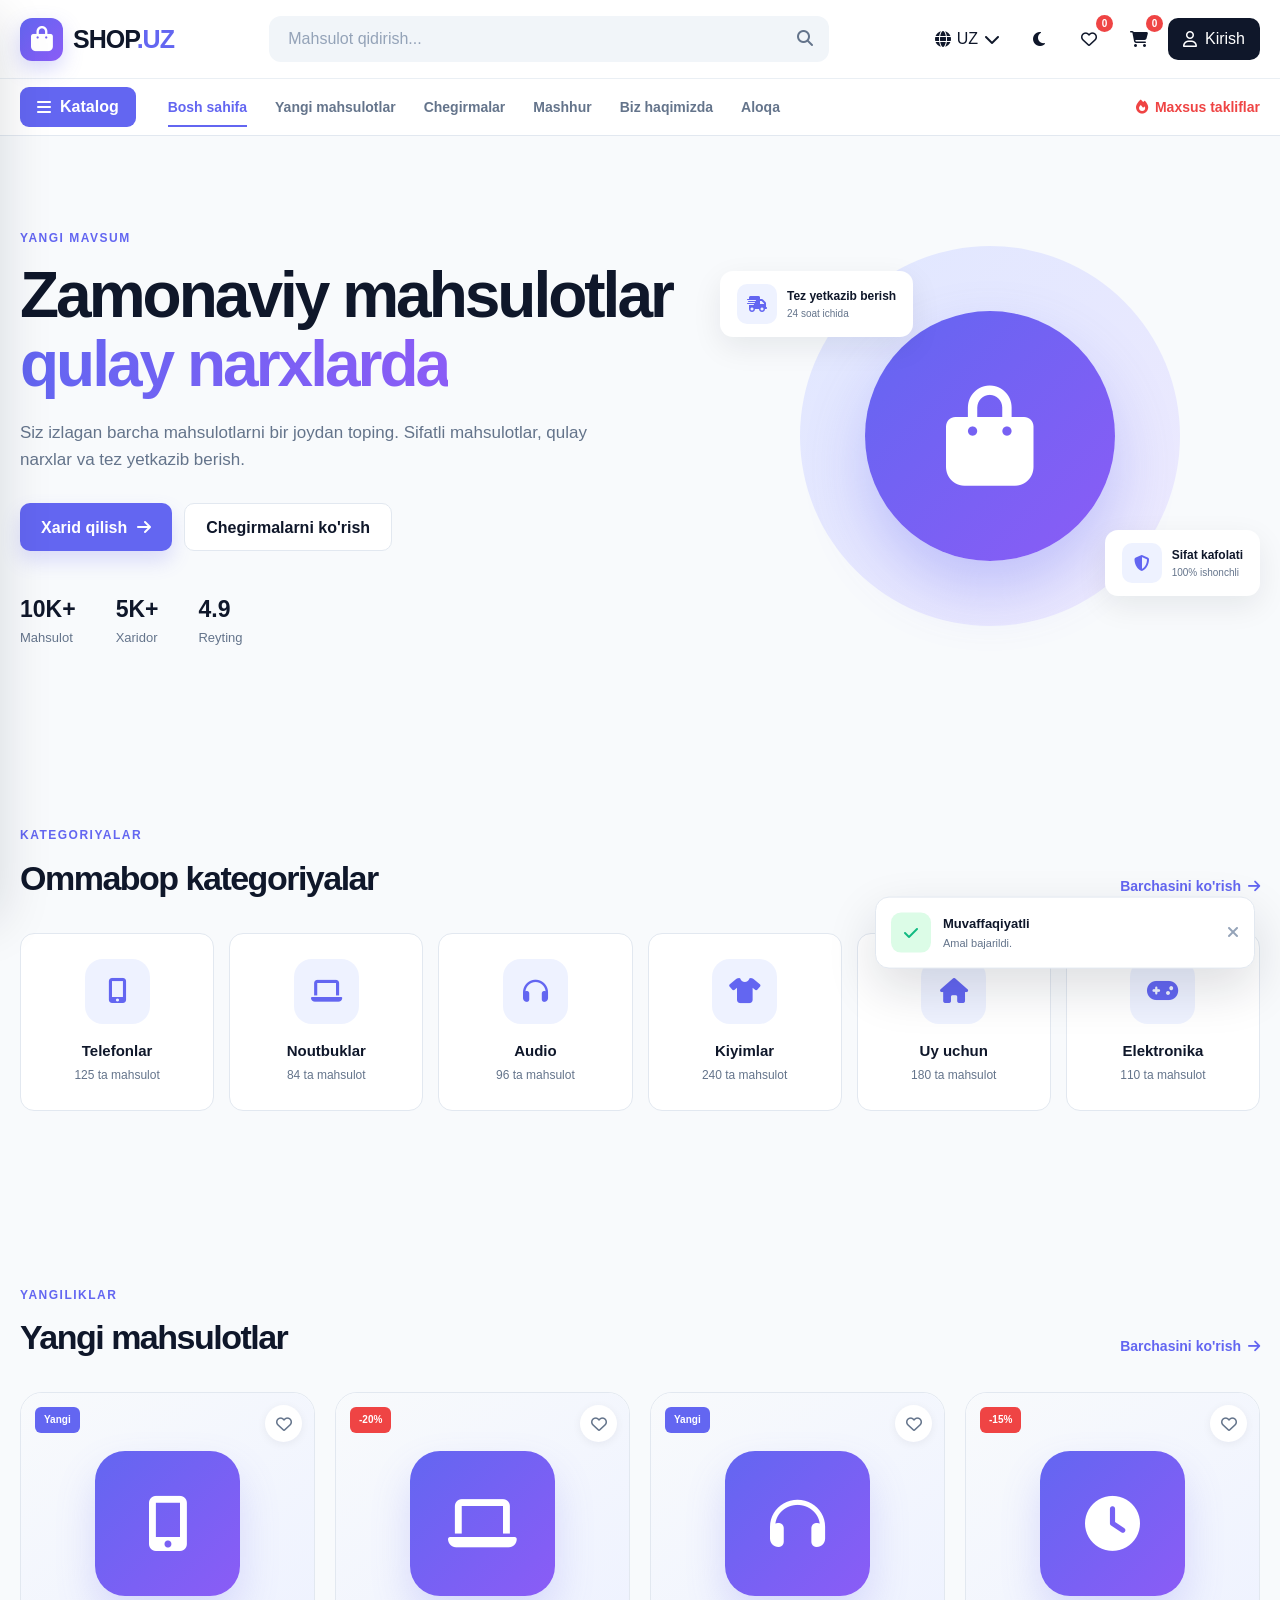
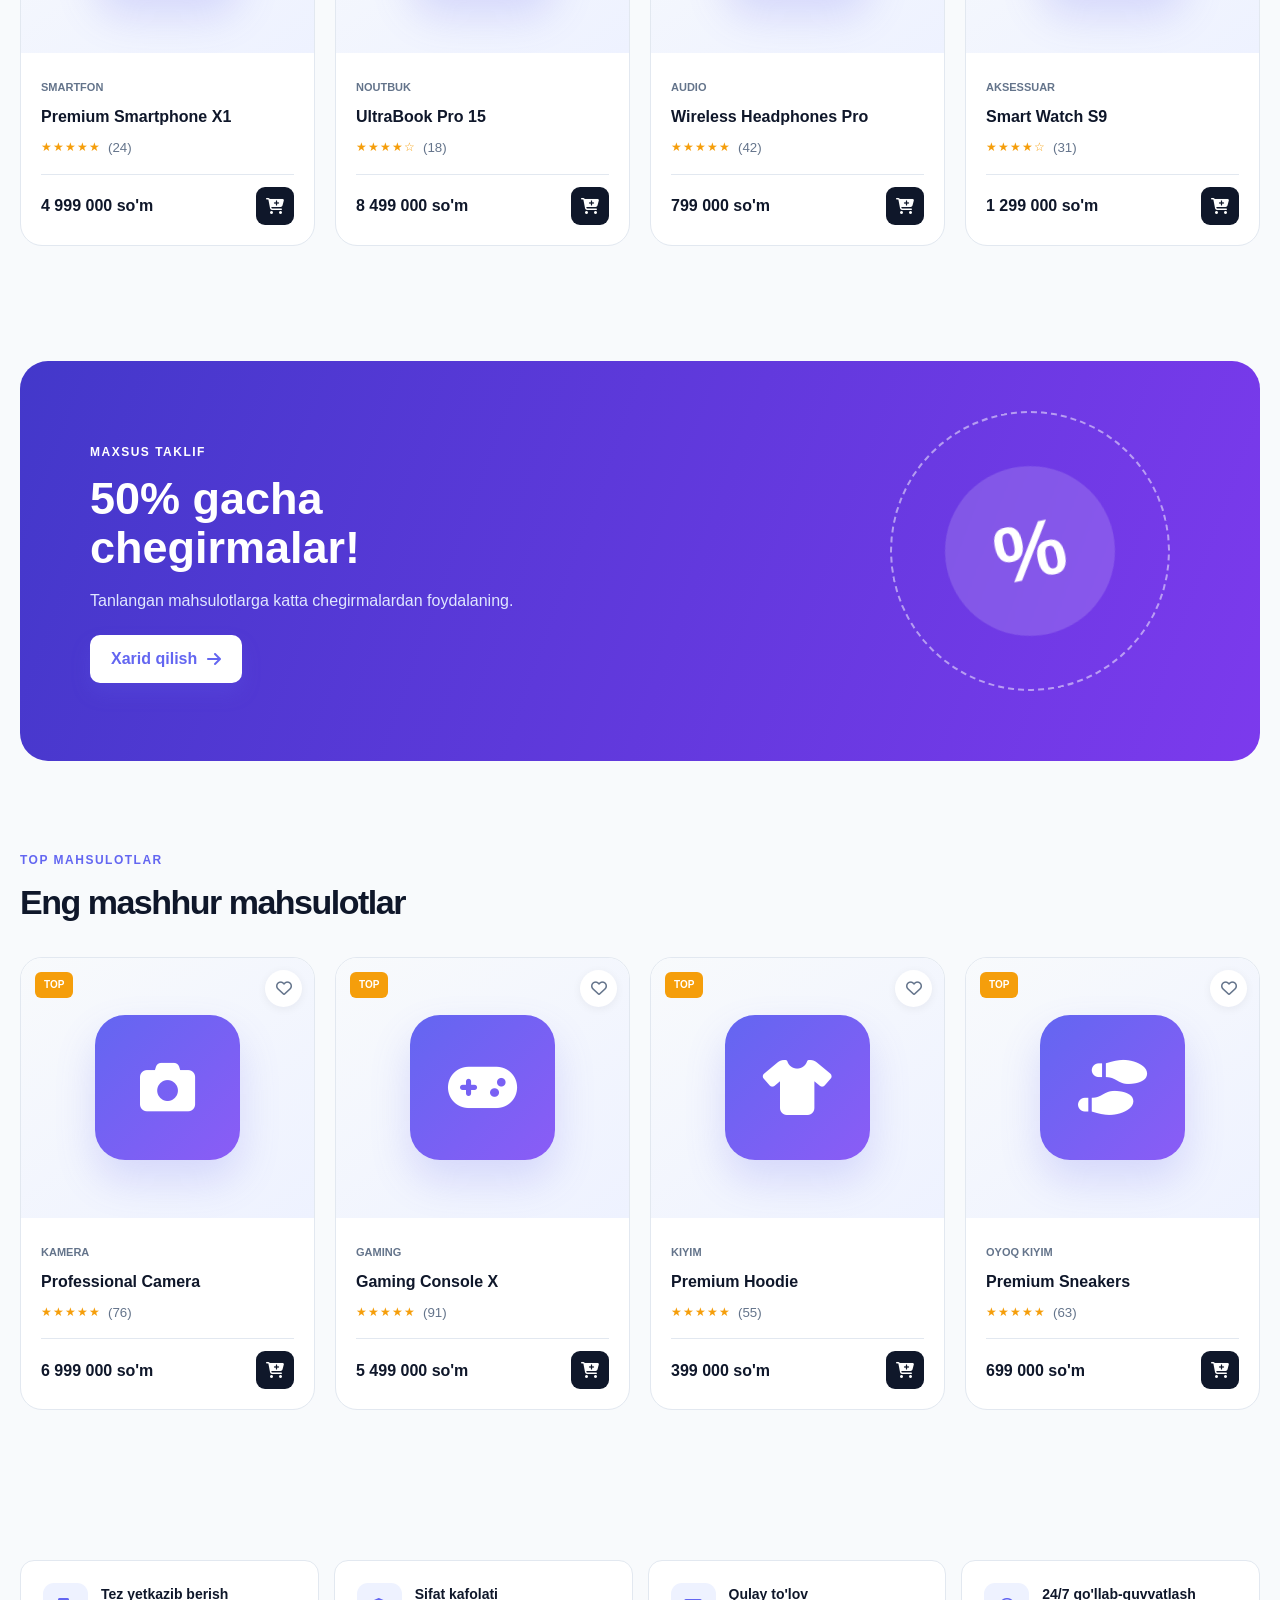
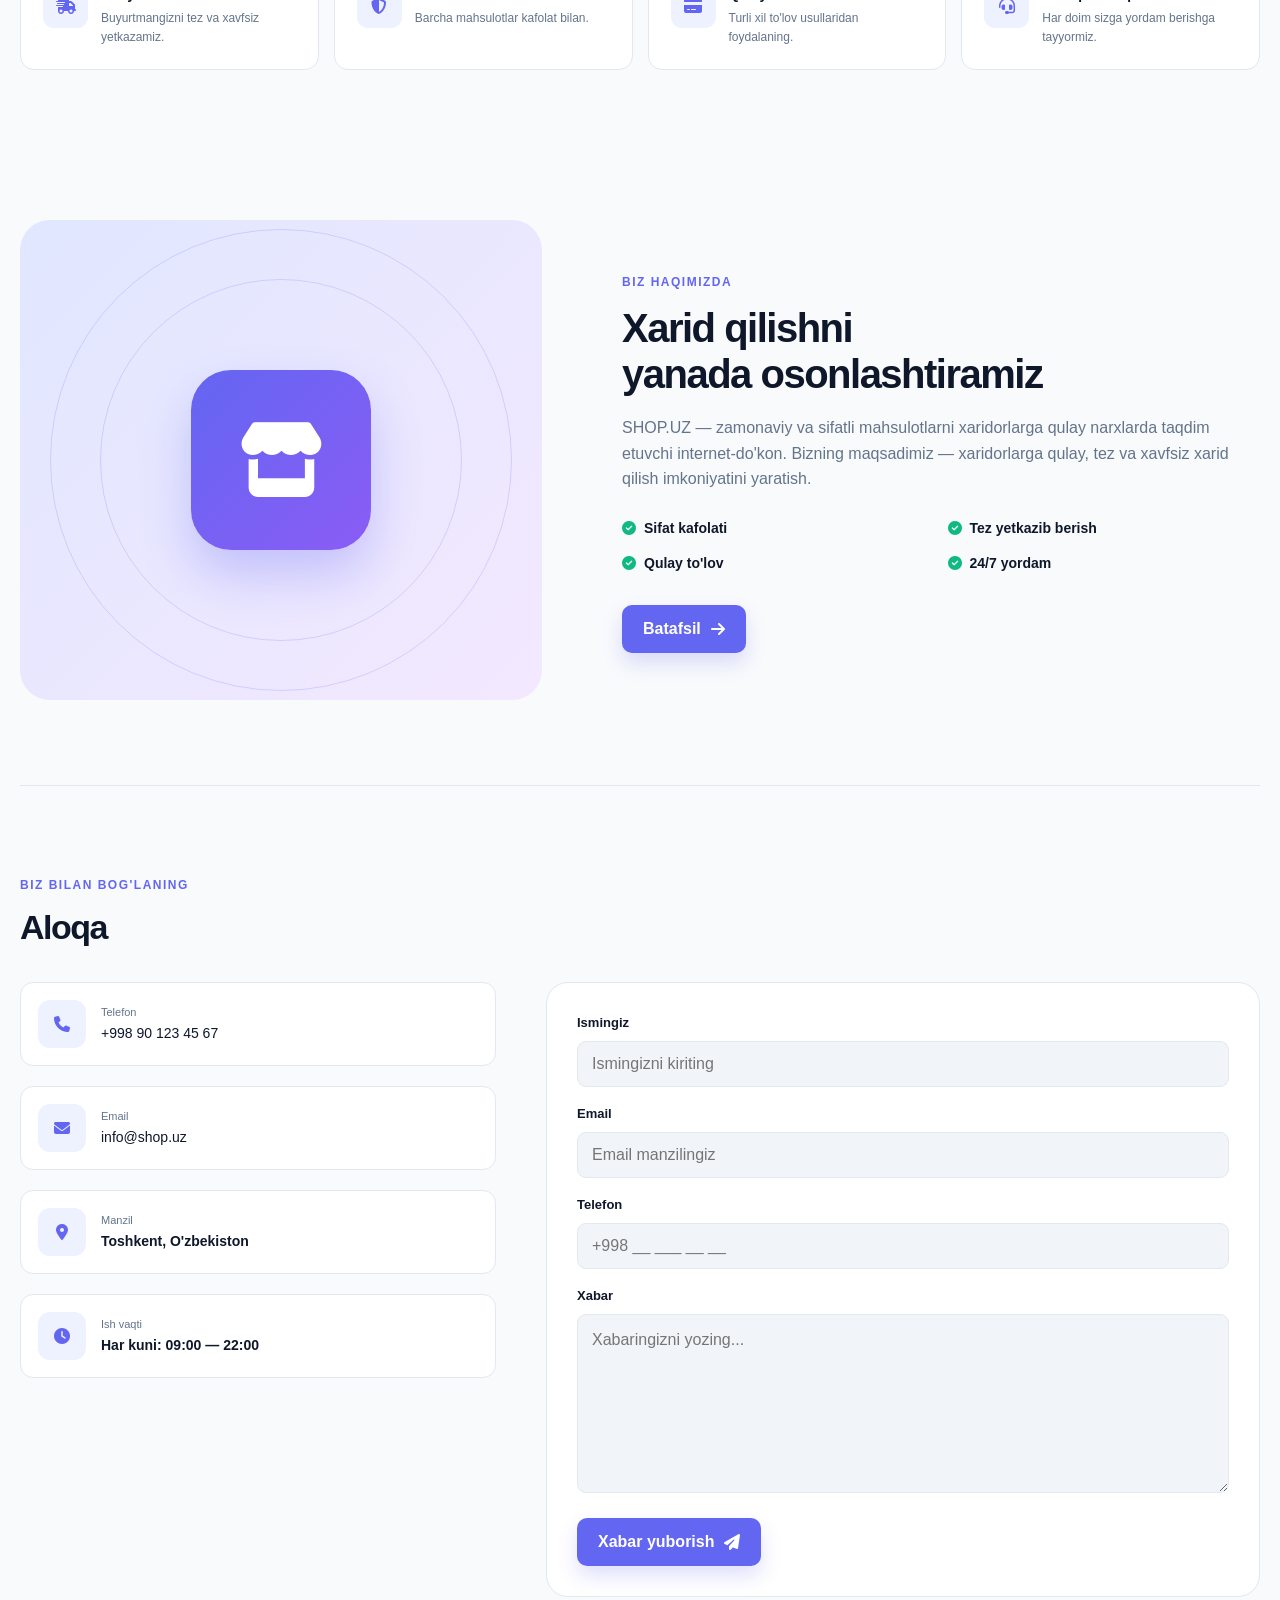
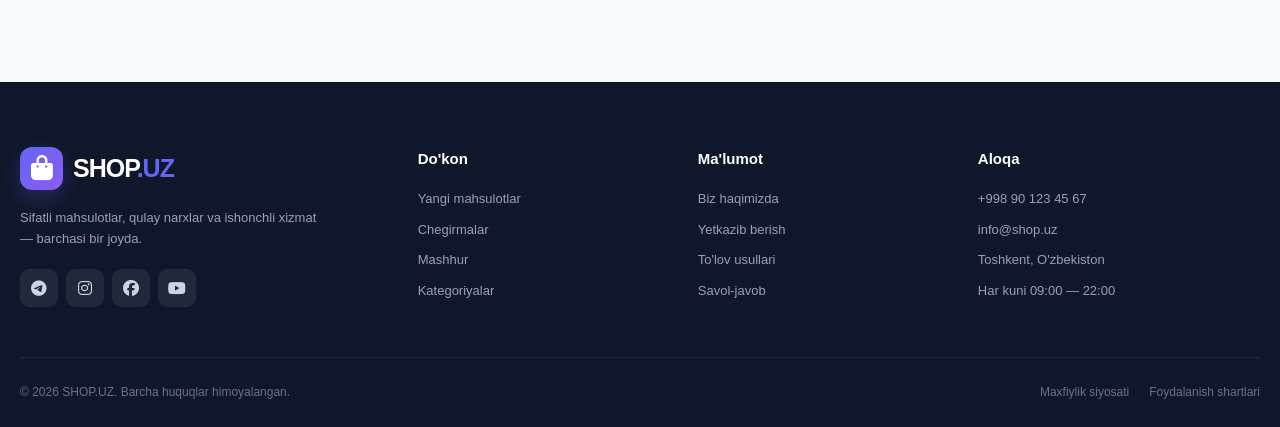
==== index.html @ 6a704c07 "Rename unit2.html to index.html" ====
<!DOCTYPE html>
<html lang="uz">

<head>
    <meta charset="UTF-8">

    <meta name="viewport"
          content="width=device-width, initial-scale=1.0">

    <meta name="description"
          content="SHOP.UZ — zamonaviy internet do'kon">

    <meta name="keywords"
          content="internet do'kon, mahsulotlar, shopping, shop">

    <title>SHOP.UZ | Internet Do'kon</title>

    <!-- CSS -->
    <link rel="stylesheet" href="unit2.css">

    <!-- Font Awesome -->
    <link rel="stylesheet"
          href="https://cdnjs.cloudflare.com/ajax/libs/font-awesome/6.5.2/css/all.min.css">
          
</head>


<body>


<!-- ==================================================
     HEADER
================================================== -->

<header class="header">

    <!-- HEADER TOP -->

    <div class="header-top">

        <!-- LOGO -->

        <div class="logo">

            <a href="#home">

                <i class="fa-solid fa-bag-shopping"></i>

                <span>
                    SHOP<span>.UZ</span>
                </span>

            </a>

        </div>


        <!-- SEARCH -->

        <div class="search-box">

            <form id="searchForm">

                <input
                    type="search"
                    id="searchInput"
                    placeholder="Mahsulot qidirish..."
                    autocomplete="off"
                >

                <button
                    type="submit"
                    aria-label="Qidirish">

                    <i class="fa-solid fa-magnifying-glass"></i>

                </button>

            </form>

        </div>


        <!-- HEADER ACTIONS -->

        <div class="header-actions">


            <!-- LANGUAGE -->

            <div class="language-selector">

                <button
                    type="button"
                    id="languageBtn">

                    <i class="fa-solid fa-globe"></i>

                    <span>UZ</span>

                    <i class="fa-solid fa-chevron-down"></i>

                </button>


                <div class="language-menu"
                     id="languageMenu">

                    <button type="button"
                            data-language="uz">
                        O'zbekcha
                    </button>

                    <button type="button"
                            data-language="ru">
                        Русский
                    </button>

                    <button type="button"
                            data-language="en">
                        English
                    </button>

                </div>

            </div>


            <!-- THEME -->

            <button
                type="button"
                class="icon-btn"
                id="themeBtn"
                aria-label="Kun/tun rejimi">

                <i class="fa-solid fa-moon"></i>

            </button>


            <!-- FAVORITES -->

            <button
                type="button"
                class="icon-btn"
                id="favoriteBtn"
                aria-label="Sevimlilar">

                <i class="fa-regular fa-heart"></i>

                <span
                    class="counter"
                    id="favoriteCount">
                    0
                </span>

            </button>


            <!-- CART -->

            <button
                type="button"
                class="icon-btn"
                id="cartBtn"
                aria-label="Savatcha">

                <i class="fa-solid fa-cart-shopping"></i>

                <span
                    class="counter"
                    id="cartCount">
                    0
                </span>

            </button>


            <!-- LOGIN -->

            <button
                type="button"
                class="login-button"
                id="loginOpen">

                <i class="fa-regular fa-user"></i>

                <span>Kirish</span>

            </button>

        </div>

    </div>



    <!-- ==================================================
         NAVIGATION
    ================================================== -->

    <nav class="navigation">

        <div class="navigation-container">


            <!-- CATALOG -->

            <button
                type="button"
                class="catalog-button"
                id="catalogBtn">

                <i class="fa-solid fa-bars"></i>

                <span>Katalog</span>

            </button>


            <!-- NAV LINKS -->

            <div class="nav-links">

                <a href="#home"
                   class="active">
                    Bosh sahifa
                </a>

                <a href="#new-products">
                    Yangi mahsulotlar
                </a>

                <a href="#discounts">
                    Chegirmalar
                </a>

                <a href="#popular">
                    Mashhur
                </a>

                <a href="#about">
                    Biz haqimizda
                </a>

                <a href="#contact">
                    Aloqa
                </a>

            </div>


            <!-- ADDITIONAL -->

            <a href="#offers"
               class="special-link">

                <i class="fa-solid fa-fire"></i>

                Maxsus takliflar

            </a>

        </div>

    </nav>

</header>



<!-- ==================================================
     SIDEBAR / CATALOG
================================================== -->

<aside
    class="sidebar"
    id="sidebar">


    <div class="sidebar-header">

        <h2>Katalog</h2>

        <button
            type="button"
            id="closeSidebar"
            aria-label="Katalogni yopish">

            <i class="fa-solid fa-xmark"></i>

        </button>

    </div>


    <div class="sidebar-content">


        <!-- ELECTRONICS -->

        <div class="catalog-group">

            <h3>
                <i class="fa-solid fa-laptop"></i>
                Elektronika
            </h3>

            <a href="#phones">
                Telefonlar
            </a>

            <a href="#laptops">
                Noutbuklar
            </a>

            <a href="#tablets">
                Planshetlar
            </a>

            <a href="#audio">
                Quloqchinlar
            </a>

            <a href="#cameras">
                Kameralar
            </a>

        </div>


        <!-- CLOTHES -->

        <div class="catalog-group">

            <h3>
                <i class="fa-solid fa-shirt"></i>
                Kiyimlar
            </h3>

            <a href="#men-clothes">
                Erkaklar kiyimi
            </a>

            <a href="#women-clothes">
                Ayollar kiyimi
            </a>

            <a href="#children-clothes">
                Bolalar kiyimi
            </a>

            <a href="#shoes">
                Oyoq kiyimlar
            </a>

        </div>


        <!-- HOME -->

        <div class="catalog-group">

            <h3>
                <i class="fa-solid fa-house"></i>
                Uy uchun
            </h3>

            <a href="#furniture">
                Mebel
            </a>

            <a href="#kitchen">
                Oshxona
            </a>

            <a href="#decor">
                Dekor
            </a>

            <a href="#appliances">
                Maishiy texnika
            </a>

        </div>


        <!-- OTHER -->

        <div class="catalog-group">

            <h3>
                <i class="fa-solid fa-layer-group"></i>
                Boshqa
            </h3>

            <a href="#sports">
                Sport
            </a>

            <a href="#games">
                O'yinlar
            </a>

            <a href="#gifts">
                Sovg'alar
            </a>

            <a href="#accessories">
                Aksessuarlar
            </a>

        </div>

    </div>

</aside>


<!-- SIDEBAR OVERLAY -->

<div
    class="overlay"
    id="overlay">
</div>



<!-- ==================================================
     MAIN
================================================== -->

<main>


<!-- ==================================================
     HERO SECTION
================================================== -->

<section
    class="hero"
    id="home">


    <div class="hero-content">


        <span class="hero-label">
            YANGI MAVSUM
        </span>


        <h1>

            Zamonaviy mahsulotlar

            <br>

            <span>
                qulay narxlarda
            </span>

        </h1>


        <p>

            Siz izlagan barcha mahsulotlarni
            bir joydan toping. Sifatli mahsulotlar,
            qulay narxlar va tez yetkazib berish.

        </p>


        <div class="hero-buttons">

            <a
                href="#new-products"
                class="primary-button">

                Xarid qilish

                <i class="fa-solid fa-arrow-right"></i>

            </a>


            <a
                href="#discounts"
                class="secondary-button">

                Chegirmalarni ko'rish

            </a>

        </div>


        <!-- STATISTICS -->

        <div class="hero-statistics">

            <div class="stat">

                <strong>
                    10K+
                </strong>

                <span>
                    Mahsulot
                </span>

            </div>


            <div class="stat">

                <strong>
                    5K+
                </strong>

                <span>
                    Xaridor
                </span>

            </div>


            <div class="stat">

                <strong>
                    4.9
                </strong>

                <span>
                    Reyting
                </span>

            </div>

        </div>

    </div>



    <!-- HERO VISUAL -->

    <div class="hero-visual">

        <div class="hero-circle"></div>

        <div class="hero-product">

            <i class="fa-solid fa-bag-shopping"></i>

        </div>


        <div class="floating-card card-delivery">

            <i class="fa-solid fa-truck-fast"></i>

            <div>

                <strong>
                    Tez yetkazib berish
                </strong>

                <span>
                    24 soat ichida
                </span>

            </div>

        </div>


        <div class="floating-card card-quality">

            <i class="fa-solid fa-shield-halved"></i>

            <div>

                <strong>
                    Sifat kafolati
                </strong>

                <span>
                    100% ishonchli
                </span>

            </div>

        </div>

    </div>

</section>



<!-- ==================================================
     CATEGORIES
================================================== -->

<section
    class="categories-section"
    id="categories">


    <div class="section-heading">

        <div>

            <span>
                KATEGORIYALAR
            </span>

            <h2>
                Ommabop kategoriyalar
            </h2>

        </div>


        <a href="#catalog"
           class="view-all">

            Barchasini ko'rish

            <i class="fa-solid fa-arrow-right"></i>

        </a>

    </div>



    <div class="categories-grid">


        <!-- CATEGORY -->

        <a
            href="#phones"
            class="category-card">

            <div class="category-icon">

                <i class="fa-solid fa-mobile-screen-button"></i>

            </div>

            <h3>
                Telefonlar
            </h3>

            <p>
                125 ta mahsulot
            </p>

        </a>


        <a
            href="#laptops"
            class="category-card">

            <div class="category-icon">

                <i class="fa-solid fa-laptop"></i>

            </div>

            <h3>
                Noutbuklar
            </h3>

            <p>
                84 ta mahsulot
            </p>

        </a>


        <a
            href="#audio"
            class="category-card">

            <div class="category-icon">

                <i class="fa-solid fa-headphones"></i>

            </div>

            <h3>
                Audio
            </h3>

            <p>
                96 ta mahsulot
            </p>

        </a>


        <a
            href="#clothes"
            class="category-card">

            <div class="category-icon">

                <i class="fa-solid fa-shirt"></i>

            </div>

            <h3>
                Kiyimlar
            </h3>

            <p>
                240 ta mahsulot
            </p>

        </a>


        <a
            href="#home-products"
            class="category-card">

            <div class="category-icon">

                <i class="fa-solid fa-house"></i>

            </div>

            <h3>
                Uy uchun
            </h3>

            <p>
                180 ta mahsulot
            </p>

        </a>


        <a
            href="#electronics"
            class="category-card">

            <div class="category-icon">

                <i class="fa-solid fa-gamepad"></i>

            </div>

            <h3>
                Elektronika
            </h3>

            <p>
                110 ta mahsulot
            </p>

        </a>

    </div>

</section>



<!-- ==================================================
     NEW PRODUCTS
================================================== -->

<section
    class="products-section"
    id="new-products">


    <div class="section-heading">

        <div>

            <span>
                YANGILIKLAR
            </span>

            <h2>
                Yangi mahsulotlar
            </h2>

        </div>


        <a href="#all-products"
           class="view-all">

            Barchasini ko'rish

            <i class="fa-solid fa-arrow-right"></i>

        </a>

    </div>



    <div
        class="products-grid"
        id="productsContainer">


        <!-- PRODUCT 1 -->

        <article
            class="product-card"
            data-category="phone"
            data-name="Premium Smartphone X1">


            <div class="product-image">

                <span class="product-badge">
                    Yangi
                </span>


                <button
                    type="button"
                    class="favorite-button">

                    <i class="fa-regular fa-heart"></i>

                </button>


                <div class="product-placeholder">

                    <i class="fa-solid fa-mobile-screen-button"></i>

                </div>

            </div>


            <div class="product-info">

                <span class="product-category">
                    Smartfon
                </span>


                <h3>
                    Premium Smartphone X1
                </h3>


                <div class="product-rating">

                    <span>
                        ★★★★★
                    </span>

                    <small>
                        (24)
                    </small>

                </div>


                <div class="product-bottom">

                    <strong>
                        4 999 000 so'm
                    </strong>


                    <button
                        type="button"
                        class="add-cart-button">

                        <i class="fa-solid fa-cart-plus"></i>

                    </button>

                </div>

            </div>

        </article>



        <!-- PRODUCT 2 -->

        <article
            class="product-card"
            data-category="laptop"
            data-name="UltraBook Pro 15">


            <div class="product-image">

                <span class="product-badge sale">
                    -20%
                </span>


                <button
                    type="button"
                    class="favorite-button">

                    <i class="fa-regular fa-heart"></i>

                </button>


                <div class="product-placeholder">

                    <i class="fa-solid fa-laptop"></i>

                </div>

            </div>


            <div class="product-info">

                <span class="product-category">
                    Noutbuk
                </span>


                <h3>
                    UltraBook Pro 15
                </h3>


                <div class="product-rating">

                    <span>
                        ★★★★☆
                    </span>

                    <small>
                        (18)
                    </small>

                </div>


                <div class="product-bottom">

                    <strong>
                        8 499 000 so'm
                    </strong>


                    <button
                        type="button"
                        class="add-cart-button">

                        <i class="fa-solid fa-cart-plus"></i>

                    </button>

                </div>

            </div>

        </article>



        <!-- PRODUCT 3 -->

        <article
            class="product-card"
            data-category="audio"
            data-name="Wireless Headphones Pro">


            <div class="product-image">

                <span class="product-badge">
                    Yangi
                </span>


                <button
                    type="button"
                    class="favorite-button">

                    <i class="fa-regular fa-heart"></i>

                </button>


                <div class="product-placeholder">

                    <i class="fa-solid fa-headphones"></i>

                </div>

            </div>


            <div class="product-info">

                <span class="product-category">
                    Audio
                </span>


                <h3>
                    Wireless Headphones Pro
                </h3>


                <div class="product-rating">

                    <span>
                        ★★★★★
                    </span>

                    <small>
                        (42)
                    </small>

                </div>


                <div class="product-bottom">

                    <strong>
                        799 000 so'm
                    </strong>


                    <button
                        type="button"
                        class="add-cart-button">

                        <i class="fa-solid fa-cart-plus"></i>

                    </button>

                </div>

            </div>

        </article>



        <!-- PRODUCT 4 -->

        <article
            class="product-card"
            data-category="watch"
            data-name="Smart Watch S9">


            <div class="product-image">

                <span class="product-badge sale">
                    -15%
                </span>


                <button
                    type="button"
                    class="favorite-button">

                    <i class="fa-regular fa-heart"></i>

                </button>


                <div class="product-placeholder">

                    <i class="fa-solid fa-clock"></i>

                </div>

            </div>


            <div class="product-info">

                <span class="product-category">
                    Aksessuar
                </span>


                <h3>
                    Smart Watch S9
                </h3>


                <div class="product-rating">

                    <span>
                        ★★★★☆
                    </span>

                    <small>
                        (31)
                    </small>

                </div>


                <div class="product-bottom">

                    <strong>
                        1 299 000 so'm
                    </strong>


                    <button
                        type="button"
                        class="add-cart-button">

                        <i class="fa-solid fa-cart-plus"></i>

                    </button>

                </div>

            </div>

        </article>

    </div>

</section>



<!-- ==================================================
     DISCOUNTS
================================================== -->

<section
    class="discount-section"
    id="discounts">


    <div class="discount-content">

        <span>
            MAXSUS TAKLIF
        </span>


        <h2>
            50% gacha
            <br>
            chegirmalar!
        </h2>


        <p>

            Tanlangan mahsulotlarga katta
            chegirmalardan foydalaning.

        </p>


        <a
            href="#discount-products"
            class="primary-button">

            Xarid qilish

            <i class="fa-solid fa-arrow-right"></i>

        </a>

    </div>


    <div class="discount-visual">

        <div class="discount-circle">

            <span>
                %
            </span>

        </div>

    </div>

</section>



<!-- ==================================================
     POPULAR PRODUCTS
================================================== -->

<section
    class="products-section"
    id="popular">


    <div class="section-heading">

        <div>

            <span>
                TOP MAHSULOTLAR
            </span>

            <h2>
                Eng mashhur mahsulotlar
            </h2>

        </div>

    </div>



    <div class="products-grid">


        <!-- POPULAR 1 -->

        <article
            class="product-card">


            <div class="product-image">

                <span class="product-badge popular">
                    TOP
                </span>


                <button
                    type="button"
                    class="favorite-button">

                    <i class="fa-regular fa-heart"></i>

                </button>


                <div class="product-placeholder">

                    <i class="fa-solid fa-camera"></i>

                </div>

            </div>


            <div class="product-info">

                <span class="product-category">
                    Kamera
                </span>


                <h3>
                    Professional Camera
                </h3>


                <div class="product-rating">

                    <span>
                        ★★★★★
                    </span>

                    <small>
                        (76)
                    </small>

                </div>


                <div class="product-bottom">

                    <strong>
                        6 999 000 so'm
                    </strong>


                    <button
                        type="button"
                        class="add-cart-button">

                        <i class="fa-solid fa-cart-plus"></i>

                    </button>

                </div>

            </div>

        </article>



        <!-- POPULAR 2 -->

        <article
            class="product-card">


            <div class="product-image">

                <span class="product-badge popular">
                    TOP
                </span>


                <button
                    type="button"
                    class="favorite-button">

                    <i class="fa-regular fa-heart"></i>

                </button>


                <div class="product-placeholder">

                    <i class="fa-solid fa-gamepad"></i>

                </div>

            </div>


            <div class="product-info">

                <span class="product-category">
                    Gaming
                </span>


                <h3>
                    Gaming Console X
                </h3>


                <div class="product-rating">

                    <span>
                        ★★★★★
                    </span>

                    <small>
                        (91)
                    </small>

                </div>


                <div class="product-bottom">

                    <strong>
                        5 499 000 so'm
                    </strong>


                    <button
                        type="button"
                        class="add-cart-button">

                        <i class="fa-solid fa-cart-plus"></i>

                    </button>

                </div>

            </div>

        </article>



        <!-- POPULAR 3 -->

        <article
            class="product-card">


            <div class="product-image">

                <span class="product-badge popular">
                    TOP
                </span>


                <button
                    type="button"
                    class="favorite-button">

                    <i class="fa-regular fa-heart"></i>

                </button>


                <div class="product-placeholder">

                    <i class="fa-solid fa-shirt"></i>

                </div>

            </div>


            <div class="product-info">

                <span class="product-category">
                    Kiyim
                </span>


                <h3>
                    Premium Hoodie
                </h3>


                <div class="product-rating">

                    <span>
                        ★★★★★
                    </span>

                    <small>
                        (55)
                    </small>

                </div>


                <div class="product-bottom">

                    <strong>
                        399 000 so'm
                    </strong>


                    <button
                        type="button"
                        class="add-cart-button">

                        <i class="fa-solid fa-cart-plus"></i>

                    </button>

                </div>

            </div>

        </article>



        <!-- POPULAR 4 -->

        <article
            class="product-card">


            <div class="product-image">

                <span class="product-badge popular">
                    TOP
                </span>


                <button
                    type="button"
                    class="favorite-button">

                    <i class="fa-regular fa-heart"></i>

                </button>


                <div class="product-placeholder">

                    <i class="fa-solid fa-shoe-prints"></i>

                </div>

            </div>


            <div class="product-info">

                <span class="product-category">
                    Oyoq kiyim
                </span>


                <h3>
                    Premium Sneakers
                </h3>


                <div class="product-rating">

                    <span>
                        ★★★★★
                    </span>

                    <small>
                        (63)
                    </small>

                </div>


                <div class="product-bottom">

                    <strong>
                        699 000 so'm
                    </strong>


                    <button
                        type="button"
                        class="add-cart-button">

                        <i class="fa-solid fa-cart-plus"></i>

                    </button>

                </div>

            </div>

        </article>

    </div>

</section>



<!-- ==================================================
     SERVICES
================================================== -->

<section
    class="services-section">


    <div class="service-card">

        <div class="service-icon">

            <i class="fa-solid fa-truck-fast"></i>

        </div>

        <div>

            <h3>
                Tez yetkazib berish
            </h3>

            <p>
                Buyurtmangizni tez va
                xavfsiz yetkazamiz.
            </p>

        </div>

    </div>


    <div class="service-card">

        <div class="service-icon">

            <i class="fa-solid fa-shield-halved"></i>

        </div>

        <div>

            <h3>
                Sifat kafolati
            </h3>

            <p>
                Barcha mahsulotlar
                kafolat bilan.
            </p>

        </div>

    </div>


    <div class="service-card">

        <div class="service-icon">

            <i class="fa-solid fa-credit-card"></i>

        </div>

        <div>

            <h3>
                Qulay to'lov
            </h3>

            <p>
                Turli xil to'lov
                usullaridan foydalaning.
            </p>

        </div>

    </div>


    <div class="service-card">

        <div class="service-icon">

            <i class="fa-solid fa-headset"></i>

        </div>

        <div>

            <h3>
                24/7 qo'llab-quvvatlash
            </h3>

            <p>
                Har doim sizga
                yordam berishga tayyormiz.
            </p>

        </div>

    </div>

</section>



<!-- ==================================================
     ABOUT
================================================== -->

<section
    class="about-section"
    id="about">


    <div class="about-image">

        <div class="about-icon">

            <i class="fa-solid fa-store"></i>

        </div>

    </div>


    <div class="about-content">

        <span>
            BIZ HAQIMIZDA
        </span>


        <h2>

            Xarid qilishni
            <br>
            yanada osonlashtiramiz

        </h2>


        <p>

            SHOP.UZ — zamonaviy va sifatli
            mahsulotlarni xaridorlarga qulay
            narxlarda taqdim etuvchi internet-do'kon.

            Bizning maqsadimiz — xaridorlarga
            qulay, tez va xavfsiz xarid qilish
            imkoniyatini yaratish.

        </p>


        <div class="advantages">

            <div>

                <i class="fa-solid fa-circle-check"></i>

                Sifat kafolati

            </div>


            <div>

                <i class="fa-solid fa-circle-check"></i>

                Tez yetkazib berish

            </div>


            <div>

                <i class="fa-solid fa-circle-check"></i>

                Qulay to'lov

            </div>


            <div>

                <i class="fa-solid fa-circle-check"></i>

                24/7 yordam

            </div>

        </div>


        <a
            href="#contact"
            class="primary-button">

            Batafsil

            <i class="fa-solid fa-arrow-right"></i>

        </a>

    </div>

</section>



<!-- ==================================================
     CONTACT
================================================== -->

<section
    class="contact-section"
    id="contact">


    <div class="section-heading">

        <div>

            <span>
                BIZ BILAN BOG'LANING
            </span>

            <h2>
                Aloqa
            </h2>

        </div>

    </div>



    <div class="contact-grid">


        <!-- CONTACT INFO -->

        <div class="contact-information">


            <div class="contact-item">

                <div class="contact-icon">

                    <i class="fa-solid fa-phone"></i>

                </div>

                <div>

                    <span>
                        Telefon
                    </span>

                    <a href="tel:+998901234567">
                        +998 90 123 45 67
                    </a>

                </div>

            </div>


            <div class="contact-item">

                <div class="contact-icon">

                    <i class="fa-solid fa-envelope"></i>

                </div>

                <div>

                    <span>
                        Email
                    </span>

                    <a href="mailto:info@shop.uz">
                        info@shop.uz
                    </a>

                </div>

            </div>


            <div class="contact-item">

                <div class="contact-icon">

                    <i class="fa-solid fa-location-dot"></i>

                </div>

                <div>

                    <span>
                        Manzil
                    </span>

                    <strong>
                        Toshkent, O'zbekiston
                    </strong>

                </div>

            </div>


            <div class="contact-item">

                <div class="contact-icon">

                    <i class="fa-solid fa-clock"></i>

                </div>

                <div>

                    <span>
                        Ish vaqti
                    </span>

                    <strong>
                        Har kuni: 09:00 — 22:00
                    </strong>

                </div>

            </div>

        </div>



        <!-- CONTACT FORM -->

        <form
            class="contact-form"
            id="contactForm">


            <div class="form-group">

                <label for="contactName">
                    Ismingiz
                </label>

                <input
                    type="text"
                    id="contactName"
                    name="name"
                    placeholder="Ismingizni kiriting"
                    required>

            </div>


            <div class="form-group">

                <label for="contactEmail">
                    Email
                </label>

                <input
                    type="email"
                    id="contactEmail"
                    name="email"
                    placeholder="Email manzilingiz"
                    required>

            </div>


            <div class="form-group">

                <label for="contactPhone">
                    Telefon
                </label>

                <input
                    type="tel"
                    id="contactPhone"
                    name="phone"
                    placeholder="+998 __ ___ __ __">

            </div>


            <div class="form-group">

                <label for="contactMessage">
                    Xabar
                </label>

                <textarea
                    id="contactMessage"
                    name="message"
                    rows="6"
                    placeholder="Xabaringizni yozing..."
                    required></textarea>

            </div>


            <button
                type="submit"
                class="primary-button">

                Xabar yuborish

                <i class="fa-solid fa-paper-plane"></i>

            </button>

        </form>

    </div>

</section>

</main>



<!-- ==================================================
     FOOTER
================================================== -->

<footer class="footer">


    <div class="footer-grid">


        <!-- BRAND -->

        <div class="footer-brand">

            <div class="logo">

                <a href="#home">

                    <i class="fa-solid fa-bag-shopping"></i>

                    <span>
                        SHOP<span>.UZ</span>
                    </span>

                </a>

            </div>


            <p>

                Sifatli mahsulotlar,
                qulay narxlar va ishonchli
                xizmat — barchasi bir joyda.

            </p>


            <div class="social-links">

                <a
                    href="#"
                    aria-label="Telegram">

                    <i class="fa-brands fa-telegram"></i>

                </a>


                <a
                    href="#"
                    aria-label="Instagram">

                    <i class="fa-brands fa-instagram"></i>

                </a>


                <a
                    href="#"
                    aria-label="Facebook">

                    <i class="fa-brands fa-facebook"></i>

                </a>


                <a
                    href="#"
                    aria-label="YouTube">

                    <i class="fa-brands fa-youtube"></i>

                </a>

            </div>

        </div>



        <!-- SHOP -->

        <div class="footer-column">

            <h3>
                Do'kon
            </h3>

            <a href="#new-products">
                Yangi mahsulotlar
            </a>

            <a href="#discounts">
                Chegirmalar
            </a>

            <a href="#popular">
                Mashhur
            </a>

            <a href="#categories">
                Kategoriyalar
            </a>

        </div>



        <!-- INFORMATION -->

        <div class="footer-column">

            <h3>
                Ma'lumot
            </h3>

            <a href="#about">
                Biz haqimizda
            </a>

            <a href="#">
                Yetkazib berish
            </a>

            <a href="#">
                To'lov usullari
            </a>

            <a href="#">
                Savol-javob
            </a>

        </div>



        <!-- CONTACT -->

        <div class="footer-column">

            <h3>
                Aloqa
            </h3>

            <a href="tel:+998901234567">
                +998 90 123 45 67
            </a>

            <a href="mailto:info@shop.uz">
                info@shop.uz
            </a>

            <p>
                Toshkent, O'zbekiston
            </p>

            <p>
                Har kuni 09:00 — 22:00
            </p>

        </div>

    </div>



    <!-- FOOTER BOTTOM -->

    <div class="footer-bottom">

        <p>
            © 2026 SHOP.UZ.
            Barcha huquqlar himoyalangan.
        </p>

        <div>

            <a href="#">
                Maxfiylik siyosati
            </a>

            <a href="#">
                Foydalanish shartlari
            </a>

        </div>

    </div>

</footer>



<!-- ==================================================
     LOGIN MODAL
================================================== -->

<div
    class="modal"
    id="loginModal">


    <div class="modal-box">


        <button
            type="button"
            class="modal-close"
            id="loginClose">

            <i class="fa-solid fa-xmark"></i>

        </button>


        <div class="modal-icon">

            <i class="fa-solid fa-user"></i>

        </div>


        <h2>
            Tizimga kirish
        </h2>


        <p>
            Hisobingizga kirish uchun
            login va parolingizni kiriting.
        </p>


        <form
            id="loginForm">


            <!-- LOGIN -->

            <div class="form-group">

                <label for="loginUsername">
                    Login
                </label>

                <div class="input-with-icon">

                    <i class="fa-regular fa-user"></i>

                    <input
                        type="text"
                        id="loginUsername"
                        name="username"
                        placeholder="Login kiriting"
                        required>

                </div>

            </div>


            <!-- PASSWORD -->

            <div class="form-group">

                <label for="loginPassword">
                    Parol
                </label>

                <div class="input-with-icon">

                    <i class="fa-solid fa-lock"></i>

                    <input
                        type="password"
                        id="loginPassword"
                        name="password"
                        placeholder="Parol kiriting"
                        required>

                    <button
                        type="button"
                        class="password-toggle"
                        id="passwordToggle">

                        <i class="fa-regular fa-eye"></i>

                    </button>

                </div>

            </div>


            <!-- OPTIONS -->

            <div class="form-options">

                <label>

                    <input
                        type="checkbox"
                        name="remember">

                    Eslab qolish

                </label>


                <a href="#">
                    Parolni unutdingizmi?
                </a>

            </div>


            <!-- SUBMIT -->

            <button
                type="submit"
                class="submit-button">

                Kirish

            </button>

        </form>


        <div class="modal-footer">

            <span>
                Hisobingiz yo'qmi?
            </span>

            <button
                type="button"
                id="registerOpen">

                Ro'yxatdan o'tish

            </button>

        </div>

    </div>

</div>



<!-- ==================================================
     REGISTER MODAL
================================================== -->

<div
    class="modal"
    id="registerModal">


    <div class="modal-box">


        <button
            type="button"
            class="modal-close"
            id="registerClose">

            <i class="fa-solid fa-xmark"></i>

        </button>


        <div class="modal-icon">

            <i class="fa-solid fa-user-plus"></i>

        </div>


        <h2>
            Ro'yxatdan o'tish
        </h2>


        <p>
            Yangi hisob yaratish uchun
            ma'lumotlaringizni kiriting.
        </p>


        <form
            id="registerForm">


            <!-- NAME -->

            <div class="form-group">

                <label for="registerName">
                    Ism
                </label>

                <div class="input-with-icon">

                    <i class="fa-regular fa-user"></i>

                    <input
                        type="text"
                        id="registerName"
                        name="name"
                        placeholder="Ismingiz"
                        required>

                </div>

            </div>


            <!-- EMAIL -->

            <div class="form-group">

                <label for="registerEmail">
                    Email
                </label>

                <div class="input-with-icon">

                    <i class="fa-regular fa-envelope"></i>

                    <input
                        type="email"
                        id="registerEmail"
                        name="email"
                        placeholder="Email"
                        required>

                </div>

            </div>


            <!-- PHONE -->

            <div class="form-group">

                <label for="registerPhone">
                    Telefon
                </label>

                <div class="input-with-icon">

                    <i class="fa-solid fa-phone"></i>

                    <input
                        type="tel"
                        id="registerPhone"
                        name="phone"
                        placeholder="+998 __ ___ __ __">

                </div>

            </div>


            <!-- LOGIN -->

            <div class="form-group">

                <label for="registerUsername">
                    Login
                </label>

                <div class="input-with-icon">

                    <i class="fa-solid fa-at"></i>

                    <input
                        type="text"
                        id="registerUsername"
                        name="username"
                        placeholder="Login"
                        required>

                </div>

            </div>


            <!-- PASSWORD -->

            <div class="form-group">

                <label for="registerPassword">
                    Parol
                </label>

                <div class="input-with-icon">

                    <i class="fa-solid fa-lock"></i>

                    <input
                        type="password"
                        id="registerPassword"
                        name="password"
                        placeholder="Parol"
                        required>

                </div>

            </div>


            <!-- CONFIRM PASSWORD -->

            <div class="form-group">

                <label for="confirmPassword">
                    Parolni tasdiqlash
                </label>

                <div class="input-with-icon">

                    <i class="fa-solid fa-lock"></i>

                    <input
                        type="password"
                        id="confirmPassword"
                        name="confirm_password"
                        placeholder="Parolni qayta kiriting"
                        required>

                </div>

            </div>


            <label class="agreement">

                <input
                    type="checkbox"
                    required>

                <span>

                    Foydalanish shartlariga
                    roziman.

                </span>

            </label>


            <button
                type="submit"
                class="submit-button">

                Ro'yxatdan o'tish

            </button>

        </form>


        <div class="modal-footer">

            <span>
                Hisobingiz bormi?
            </span>

            <button
                type="button"
                id="backToLogin">

                Kirish

            </button>

        </div>

    </div>

</div>



<!-- ==================================================
     CART MODAL
================================================== -->

<div
    class="modal"
    id="cartModal">


    <div
        class="modal-box cart-modal">


        <button
            type="button"
            class="modal-close"
            id="cartClose">

            <i class="fa-solid fa-xmark"></i>

        </button>


        <div class="modal-icon">

            <i class="fa-solid fa-cart-shopping"></i>

        </div>


        <h2>
            Savatcha
        </h2>


        <!-- CART ITEMS -->

        <div
            id="cartItems"
            class="cart-items">


            <!-- JS orqali mahsulotlar shu yerga tushadi -->

            <div class="empty-cart">

                <i class="fa-solid fa-cart-shopping"></i>

                <h3>
                    Savatcha bo'sh
                </h3>

                <p>
                    Xarid qilishni boshlang.
                </p>

            </div>

        </div>


        <!-- CART TOTAL -->

        <div class="cart-total">

            <span>
                Jami:
            </span>

            <strong id="cartTotal">
                0 so'm
            </strong>

        </div>


        <button
            type="button"
            class="submit-button"
            id="checkoutBtn">

            Buyurtma berish

        </button>

    </div>

</div>



<!-- ==================================================
     PRODUCT DETAIL MODAL
================================================== -->

<div
    class="modal"
    id="productModal">


    <div class="modal-box product-modal">


        <button
            type="button"
            class="modal-close"
            id="productClose">

            <i class="fa-solid fa-xmark"></i>

        </button>


        <div
            id="productDetail">

            <!-- JS orqali mahsulot ma'lumotlari chiqadi -->

        </div>

    </div>

</div>



<!-- ==================================================
     NOTIFICATION
================================================== -->

<div
    class="notification"
    id="notification">


    <div class="notification-icon">

        <i class="fa-solid fa-check"></i>

    </div>


    <div>

        <strong id="notificationTitle">
            Muvaffaqiyatli
        </strong>

        <p id="notificationText">
            Amal bajarildi.
        </p>

    </div>


    <button
        type="button"
        id="notificationClose">

        <i class="fa-solid fa-xmark"></i>

    </button>

</div>



<!-- ==================================================
     JAVASCRIPT
================================================== -->

<script src="unit2.js"></script>


</body>
</html>
---- unit2.css ----
* {
    margin: 0;
    padding: 0;
    box-sizing: border-box;
}

:root {
    --primary: #6366f1;
    --primary-dark: #4f46e5;
    --secondary: #8b5cf6;

    --bg: #f8fafc;
    --surface: #ffffff;
    --surface-2: #f1f5f9;

    --text: #0f172a;
    --text-light: #64748b;
    --border: #e2e8f0;

    --success: #10b981;
    --danger: #ef4444;
    --warning: #f59e0b;

    --shadow-sm: 0 2px 10px rgba(15, 23, 42, 0.06);
    --shadow: 0 10px 30px rgba(15, 23, 42, 0.08);
    --shadow-lg: 0 20px 50px rgba(15, 23, 42, 0.14);

    --radius-sm: 8px;
    --radius: 14px;
    --radius-lg: 22px;

    --container: 1280px;

    --transition: 0.3s ease;
}

html {
    scroll-behavior: smooth;
}

body {
    font-family:
        Inter,
        "Segoe UI",
        Arial,
        sans-serif;

    background: var(--bg);
    color: var(--text);

    line-height: 1.6;

    overflow-x: hidden;
}

body.no-scroll {
    overflow: hidden;
}

a {
    text-decoration: none;
    color: inherit;
}

button,
input,
textarea,
select {
    font: inherit;
}

button {
    border: none;
    cursor: pointer;
}

img {
    max-width: 100%;
    display: block;
}


/* =========================================================
   CONTAINER
========================================================= */

.header-top,
.navigation-container,
.hero,
.categories-section,
.products-section,
.services-section,
.about-section,
.contact-section,
.footer-grid,
.footer-bottom {
    width: min(var(--container), calc(100% - 40px));
    margin: auto;
}


/* =========================================================
   HEADER
========================================================= */

.header {
    position: sticky;
    top: 0;
    z-index: 1000;

    background: rgba(255, 255, 255, 0.94);

    backdrop-filter: blur(18px);
    -webkit-backdrop-filter: blur(18px);

    border-bottom: 1px solid var(--border);
}


/* =========================================================
   HEADER TOP
========================================================= */

.header-top {
    min-height: 78px;

    display: flex;
    align-items: center;
    justify-content: space-between;

    gap: 30px;
}


/* =========================================================
   LOGO
========================================================= */

.logo a {
    display: flex;
    align-items: center;
    gap: 10px;

    font-size: 25px;
    font-weight: 800;
    letter-spacing: -1px;
}

.logo i {
    width: 43px;
    height: 43px;

    display: flex;
    align-items: center;
    justify-content: center;

    border-radius: 12px;

    color: white;

    background:
        linear-gradient(
            135deg,
            var(--primary),
            var(--secondary)
        );

    box-shadow:
        0 8px 20px rgba(99, 102, 241, 0.25);
}

.logo span span {
    color: var(--primary);
}


/* =========================================================
   SEARCH
========================================================= */

.search-box {
    flex: 1;
    max-width: 560px;
}

.search-box form {
    height: 46px;

    display: flex;
    align-items: center;

    background: var(--surface-2);

    border: 1px solid transparent;

    border-radius: 12px;

    overflow: hidden;

    transition: var(--transition);
}

.search-box form:focus-within {
    background: white;
    border-color: var(--primary);

    box-shadow:
        0 0 0 4px rgba(99, 102, 241, 0.1);
}

.search-box input {
    width: 100%;
    height: 100%;

    padding: 0 18px;

    border: none;
    outline: none;

    background: transparent;

    color: var(--text);
}

.search-box input::placeholder {
    color: #94a3b8;
}

.search-box button {
    width: 52px;
    height: 100%;

    background: transparent;
    color: var(--text-light);

    transition: var(--transition);
}

.search-box button:hover {
    color: var(--primary);
}


/* =========================================================
   HEADER ACTIONS
========================================================= */

.header-actions {
    display: flex;
    align-items: center;
    gap: 8px;
}

.icon-btn,
.login-button,
.language-selector > button {
    position: relative;

    height: 42px;

    display: flex;
    align-items: center;
    justify-content: center;

    border-radius: 10px;

    background: transparent;

    color: var(--text);

    transition: var(--transition);
}

.icon-btn {
    width: 42px;
}

.icon-btn:hover,
.language-selector > button:hover {
    background: var(--surface-2);
    color: var(--primary);
}

.login-button {
    padding: 0 15px;
    gap: 8px;

    background: var(--text);
    color: white;
}

.login-button:hover {
    background: var(--primary);
    transform: translateY(-2px);
}


/* =========================================================
   COUNTER
========================================================= */

.counter {
    position: absolute;

    top: -3px;
    right: -3px;

    min-width: 17px;
    height: 17px;

    padding: 0 4px;

    display: flex;
    align-items: center;
    justify-content: center;

    border-radius: 50%;

    background: var(--danger);
    color: white;

    font-size: 10px;
    font-weight: 700;
}


/* =========================================================
   LANGUAGE
========================================================= */

.language-selector {
    position: relative;
}

.language-selector > button {
    gap: 6px;
    padding: 0 10px;
}

.language-menu {
    position: absolute;

    top: calc(100% + 10px);
    right: 0;

    min-width: 150px;

    padding: 8px;

    background: white;

    border: 1px solid var(--border);
    border-radius: 12px;

    box-shadow: var(--shadow);

    opacity: 0;
    visibility: hidden;

    transform: translateY(-10px);

    transition: var(--transition);
}

.language-selector:hover .language-menu {
    opacity: 1;
    visibility: visible;

    transform: translateY(0);
}

.language-menu button {
    width: 100%;

    padding: 10px 12px;

    text-align: left;

    border-radius: 8px;

    background: transparent;

    color: var(--text);

    transition: var(--transition);
}

.language-menu button:hover {
    background: var(--surface-2);
    color: var(--primary);
}


/* =========================================================
   NAVIGATION
========================================================= */

.navigation {
    border-top: 1px solid rgba(226, 232, 240, 0.7);
}

.navigation-container {
    min-height: 56px;

    display: flex;
    align-items: center;

    gap: 20px;
}

.catalog-button {
    height: 40px;

    padding: 0 17px;

    display: flex;
    align-items: center;

    gap: 9px;

    border-radius: 9px;

    background: var(--primary);
    color: white;

    font-weight: 600;

    transition: var(--transition);
}

.catalog-button:hover {
    background: var(--primary-dark);
    transform: translateY(-1px);
}

.nav-links {
    display: flex;
    align-items: center;
    gap: 4px;

    flex: 1;
}

.nav-links a {
    position: relative;

    padding: 17px 12px;

    color: var(--text-light);

    font-size: 14px;
    font-weight: 600;

    transition: var(--transition);
}

.nav-links a::after {
    content: "";

    position: absolute;

    bottom: 8px;
    left: 12px;
    right: 12px;

    height: 2px;

    background: var(--primary);

    transform: scaleX(0);

    transition: var(--transition);
}

.nav-links a:hover,
.nav-links a.active {
    color: var(--primary);
}

.nav-links a:hover::after,
.nav-links a.active::after {
    transform: scaleX(1);
}

.special-link {
    display: flex;
    align-items: center;
    gap: 7px;

    color: var(--danger);

    font-size: 14px;
    font-weight: 700;
}


/* =========================================================
   SIDEBAR
========================================================= */

.sidebar {
    position: fixed;

    top: 0;
    left: 0;

    width: 340px;
    height: 100vh;

    z-index: 2000;

    background: white;

    box-shadow: var(--shadow-lg);

    transform: translateX(-100%);

    transition: transform 0.4s ease;

    overflow-y: auto;
}

.sidebar.active {
    transform: translateX(0);
}

.sidebar-header {
    height: 75px;

    padding: 0 25px;

    display: flex;
    align-items: center;
    justify-content: space-between;

    border-bottom: 1px solid var(--border);
}

.sidebar-header h2 {
    font-size: 21px;
}

.sidebar-header button {
    width: 38px;
    height: 38px;

    border-radius: 9px;

    background: var(--surface-2);

    color: var(--text);

    transition: var(--transition);
}

.sidebar-header button:hover {
    background: var(--danger);
    color: white;
}

.sidebar-content {
    padding: 20px;
}

.catalog-group {
    padding: 0 0 20px;
    margin-bottom: 20px;

    border-bottom: 1px solid var(--border);
}

.catalog-group h3 {
    display: flex;
    align-items: center;
    gap: 10px;

    margin-bottom: 10px;

    font-size: 15px;
}

.catalog-group h3 i {
    color: var(--primary);
}

.catalog-group a {
    display: block;

    padding: 8px 10px;

    color: var(--text-light);

    font-size: 14px;

    border-radius: 7px;

    transition: var(--transition);
}

.catalog-group a:hover {
    background: #eef2ff;
    color: var(--primary);

    padding-left: 15px;
}


/* =========================================================
   OVERLAY
========================================================= */

.overlay {
    position: fixed;

    inset: 0;

    z-index: 1500;

    background: rgba(15, 23, 42, 0.5);

    opacity: 0;
    visibility: hidden;

    transition: var(--transition);
}

.overlay.active {
    opacity: 1;
    visibility: visible;
}


/* =========================================================
   HERO
========================================================= */

.hero {
    min-height: 590px;

    display: grid;
    grid-template-columns: 1.1fr 0.9fr;

    align-items: center;

    gap: 40px;

    padding-top: 65px;
    padding-bottom: 65px;
}

.hero-content {
    position: relative;
    z-index: 2;
}

.hero-label,
.section-heading > div > span,
.about-content > span {
    display: inline-block;

    margin-bottom: 13px;

    color: var(--primary);

    font-size: 12px;
    font-weight: 800;

    letter-spacing: 1.5px;
}

.hero h1 {
    max-width: 700px;

    margin-bottom: 20px;

    font-size: clamp(42px, 5vw, 68px);

    line-height: 1.08;

    letter-spacing: -3px;
}

.hero h1 span {
    background:
        linear-gradient(
            90deg,
            var(--primary),
            var(--secondary)
        );

    -webkit-background-clip: text;
    -webkit-text-fill-color: transparent;
}

.hero p {
    max-width: 590px;

    margin-bottom: 30px;

    color: var(--text-light);

    font-size: 17px;
}


/* =========================================================
   BUTTONS
========================================================= */

.hero-buttons {
    display: flex;
    align-items: center;
    gap: 12px;

    margin-bottom: 40px;
}

.primary-button,
.secondary-button {
    min-height: 48px;

    display: inline-flex;
    align-items: center;
    justify-content: center;

    gap: 10px;

    padding: 0 21px;

    border-radius: 10px;

    font-weight: 700;

    transition: var(--transition);
}

.primary-button {
    background: var(--primary);
    color: white;

    box-shadow:
        0 10px 20px rgba(99, 102, 241, 0.2);
}

.primary-button:hover {
    background: var(--primary-dark);

    transform: translateY(-3px);

    box-shadow:
        0 15px 30px rgba(99, 102, 241, 0.3);
}

.secondary-button {
    background: white;

    border: 1px solid var(--border);

    color: var(--text);
}

.secondary-button:hover {
    border-color: var(--primary);
    color: var(--primary);
}


/* =========================================================
   HERO STATISTICS
========================================================= */

.hero-statistics {
    display: flex;
    align-items: center;
    gap: 40px;
}

.stat {
    display: flex;
    flex-direction: column;
}

.stat strong {
    font-size: 23px;
}

.stat span {
    color: var(--text-light);
    font-size: 13px;
}


/* =========================================================
   HERO VISUAL
========================================================= */

.hero-visual {
    position: relative;

    min-height: 470px;

    display: flex;
    align-items: center;
    justify-content: center;
}

.hero-circle {
    position: absolute;

    width: 380px;
    height: 380px;

    border-radius: 50%;

    background:
        linear-gradient(
            135deg,
            #e0e7ff,
            #ede9fe
        );
}

.hero-product {
    position: relative;

    width: 250px;
    height: 250px;

    display: flex;
    align-items: center;
    justify-content: center;

    border-radius: 50%;

    background:
        linear-gradient(
            135deg,
            var(--primary),
            var(--secondary)
        );

    color: white;

    font-size: 100px;

    box-shadow:
        0 30px 60px rgba(99, 102, 241, 0.3);
}

.floating-card {
    position: absolute;

    display: flex;
    align-items: center;

    gap: 10px;

    padding: 13px 17px;

    background: white;

    border-radius: 13px;

    box-shadow: var(--shadow);

    animation: float 4s ease-in-out infinite;
}

.floating-card i {
    width: 40px;
    height: 40px;

    display: flex;
    align-items: center;
    justify-content: center;

    border-radius: 10px;

    background: #eef2ff;

    color: var(--primary);
}

.floating-card div {
    display: flex;
    flex-direction: column;
}

.floating-card strong {
    font-size: 12px;
}

.floating-card span {
    color: var(--text-light);
    font-size: 10px;
}

.card-delivery {
    top: 70px;
    left: 0;
}

.card-quality {
    right: 0;
    bottom: 75px;

    animation-delay: 1s;
}

@keyframes float {
    0%,
    100% {
        transform: translateY(0);
    }

    50% {
        transform: translateY(-10px);
    }
}


/* =========================================================
   SECTIONS
========================================================= */

.categories-section,
.products-section,
.about-section,
.contact-section {
    padding-top: 85px;
    padding-bottom: 85px;
}

.section-heading {
    display: flex;
    align-items: end;
    justify-content: space-between;

    gap: 20px;

    margin-bottom: 35px;
}

.section-heading h2 {
    font-size: 34px;

    letter-spacing: -1.5px;

    line-height: 1.15;
}

.view-all {
    display: flex;
    align-items: center;
    gap: 7px;

    color: var(--primary);

    font-size: 14px;
    font-weight: 700;
}

.view-all:hover i {
    transform: translateX(5px);
}

.view-all i {
    transition: var(--transition);
}


/* =========================================================
   CATEGORIES
========================================================= */

.categories-grid {
    display: grid;

    grid-template-columns:
        repeat(6, 1fr);

    gap: 15px;
}

.category-card {
    padding: 25px 15px;

    text-align: center;

    background: white;

    border: 1px solid var(--border);

    border-radius: var(--radius);

    transition: var(--transition);
}

.category-card:hover {
    border-color: #c7d2fe;

    transform: translateY(-6px);

    box-shadow: var(--shadow);
}

.category-icon {
    width: 65px;
    height: 65px;

    margin: 0 auto 15px;

    display: flex;
    align-items: center;
    justify-content: center;

    border-radius: 18px;

    background: #eef2ff;

    color: var(--primary);

    font-size: 25px;

    transition: var(--transition);
}

.category-card:hover .category-icon {
    background: var(--primary);
    color: white;
}

.category-card h3 {
    margin-bottom: 3px;

    font-size: 15px;
}

.category-card p {
    color: var(--text-light);

    font-size: 12px;
}


/* =========================================================
   PRODUCTS
========================================================= */

.products-grid {
    display: grid;

    grid-template-columns:
        repeat(4, 1fr);

    gap: 20px;
}

.product-card {
    overflow: hidden;

    background: white;

    border: 1px solid var(--border);

    border-radius: var(--radius-lg);

    transition: var(--transition);
}

.product-card:hover {
    transform: translateY(-7px);

    box-shadow: var(--shadow);
}

.product-image {
    position: relative;

    height: 260px;

    display: flex;
    align-items: center;
    justify-content: center;

    background:
        linear-gradient(
            145deg,
            #f8fafc,
            #eef2ff
        );

    overflow: hidden;
}

.product-placeholder {
    width: 145px;
    height: 145px;

    display: flex;
    align-items: center;
    justify-content: center;

    border-radius: 30px;

    background:
        linear-gradient(
            135deg,
            var(--primary),
            var(--secondary)
        );

    color: white;

    font-size: 55px;

    box-shadow:
        0 20px 40px rgba(99, 102, 241, 0.2);

    transition: var(--transition);
}

.product-card:hover .product-placeholder {
    transform: scale(1.08) rotate(-3deg);
}

.product-badge {
    position: absolute;

    top: 14px;
    left: 14px;

    padding: 5px 9px;

    border-radius: 6px;

    background: var(--primary);
    color: white;

    font-size: 10px;
    font-weight: 800;

    z-index: 2;
}

.product-badge.sale {
    background: var(--danger);
}

.product-badge.popular {
    background: var(--warning);
}

.favorite-button {
    position: absolute;

    top: 12px;
    right: 12px;

    width: 37px;
    height: 37px;

    display: flex;
    align-items: center;
    justify-content: center;

    border-radius: 50%;

    background: white;

    color: var(--text-light);

    box-shadow: var(--shadow-sm);

    z-index: 2;

    transition: var(--transition);
}

.favorite-button:hover {
    color: var(--danger);

    transform: scale(1.1);
}

.favorite-button.active {
    color: var(--danger);
}

.product-info {
    padding: 20px;
}

.product-category {
    color: var(--text-light);

    font-size: 11px;
    font-weight: 700;

    text-transform: uppercase;
}

.product-info h3 {
    margin: 5px 0 8px;

    font-size: 16px;

    white-space: nowrap;
    overflow: hidden;
    text-overflow: ellipsis;
}

.product-rating {
    display: flex;
    align-items: center;

    gap: 7px;

    margin-bottom: 15px;
}

.product-rating span {
    color: #f59e0b;

    letter-spacing: 1px;

    font-size: 12px;
}

.product-rating small {
    color: var(--text-light);
}

.product-bottom {
    display: flex;
    align-items: center;
    justify-content: space-between;

    padding-top: 12px;

    border-top: 1px solid var(--border);
}

.product-bottom strong {
    font-size: 16px;
}

.add-cart-button {
    width: 38px;
    height: 38px;

    display: flex;
    align-items: center;
    justify-content: center;

    border-radius: 9px;

    background: var(--text);
    color: white;

    transition: var(--transition);
}

.add-cart-button:hover {
    background: var(--primary);

    transform: scale(1.07);
}


/* =========================================================
   DISCOUNT
========================================================= */

.discount-section {
    width: min(var(--container), calc(100% - 40px));

    min-height: 330px;

    margin: 30px auto 0;

    padding: 50px 70px;

    display: flex;
    align-items: center;
    justify-content: space-between;

    overflow: hidden;

    border-radius: 28px;

    background:
        linear-gradient(
            110deg,
            #4338ca,
            #7c3aed
        );

    color: white;

    position: relative;
}

.discount-content {
    position: relative;
    z-index: 2;
}

.discount-content > span {
    font-size: 12px;
    font-weight: 800;
    letter-spacing: 1.5px;
}

.discount-content h2 {
    margin: 10px 0 15px;

    font-size: 45px;

    line-height: 1.1;
}

.discount-content p {
    max-width: 480px;

    margin-bottom: 22px;

    color: #e0e7ff;
}

.discount-section .primary-button {
    background: white;
    color: var(--primary);
}

.discount-section .primary-button:hover {
    background: #f8fafc;
}

.discount-visual {
    position: relative;

    width: 300px;
    height: 300px;
}

.discount-circle {
    position: absolute;

    width: 280px;
    height: 280px;

    display: flex;
    align-items: center;
    justify-content: center;

    border: 2px dashed rgba(255, 255, 255, 0.5);

    border-radius: 50%;

    transform: rotate(-12deg);
}

.discount-circle span {
    width: 170px;
    height: 170px;

    display: flex;
    align-items: center;
    justify-content: center;

    border-radius: 50%;

    background: rgba(255, 255, 255, 0.15);

    font-size: 80px;
    font-weight: 900;

    backdrop-filter: blur(5px);
}


/* =========================================================
   SERVICES
========================================================= */

.services-section {
    padding-top: 65px;
    padding-bottom: 65px;

    display: grid;

    grid-template-columns:
        repeat(4, 1fr);

    gap: 15px;
}

.service-card {
    display: flex;
    align-items: flex-start;

    gap: 13px;

    padding: 22px;

    background: white;

    border: 1px solid var(--border);

    border-radius: var(--radius);

    transition: var(--transition);
}

.service-card:hover {
    transform: translateY(-4px);
    box-shadow: var(--shadow);
}

.service-icon {
    min-width: 45px;
    height: 45px;

    display: flex;
    align-items: center;
    justify-content: center;

    border-radius: 11px;

    background: #eef2ff;

    color: var(--primary);
}

.service-card h3 {
    margin-bottom: 3px;

    font-size: 14px;
}

.service-card p {
    color: var(--text-light);

    font-size: 12px;
}


/* =========================================================
   ABOUT
========================================================= */

.about-section {
    display: grid;

    grid-template-columns:
        0.9fr 1.1fr;

    align-items: center;

    gap: 80px;
}

.about-image {
    min-height: 480px;

    display: flex;
    align-items: center;
    justify-content: center;

    border-radius: 30px;

    background:
        linear-gradient(
            135deg,
            #e0e7ff,
            #f3e8ff
        );

    position: relative;
    overflow: hidden;
}

.about-image::before,
.about-image::after {
    content: "";

    position: absolute;

    border-radius: 50%;

    border: 1px solid rgba(99, 102, 241, 0.2);
}

.about-image::before {
    width: 360px;
    height: 360px;
}

.about-image::after {
    width: 460px;
    height: 460px;
}

.about-icon {
    position: relative;
    z-index: 2;

    width: 180px;
    height: 180px;

    display: flex;
    align-items: center;
    justify-content: center;

    border-radius: 40px;

    background:
        linear-gradient(
            135deg,
            var(--primary),
            var(--secondary)
        );

    color: white;

    font-size: 75px;

    box-shadow:
        0 25px 50px rgba(99, 102, 241, 0.3);
}

.about-content h2 {
    margin-bottom: 18px;

    font-size: 40px;

    line-height: 1.15;

    letter-spacing: -1.5px;
}

.about-content > p {
    margin-bottom: 25px;

    color: var(--text-light);
}

.advantages {
    display: grid;

    grid-template-columns: repeat(2, 1fr);

    gap: 13px;

    margin-bottom: 30px;
}

.advantages div {
    display: flex;
    align-items: center;

    gap: 8px;

    font-size: 14px;
    font-weight: 600;
}

.advantages i {
    color: var(--success);
}


/* =========================================================
   CONTACT
========================================================= */

.contact-section {
    border-top: 1px solid var(--border);
}

.contact-grid {
    display: grid;

    grid-template-columns: 0.8fr 1.2fr;

    gap: 50px;
}

.contact-information {
    display: flex;
    flex-direction: column;

    gap: 20px;
}

.contact-item {
    display: flex;
    align-items: center;

    gap: 15px;

    padding: 17px;

    background: white;

    border: 1px solid var(--border);

    border-radius: 13px;
}

.contact-icon {
    min-width: 48px;
    height: 48px;

    display: flex;
    align-items: center;
    justify-content: center;

    border-radius: 12px;

    background: #eef2ff;

    color: var(--primary);
}

.contact-item div:last-child {
    display: flex;
    flex-direction: column;
}

.contact-item span {
    color: var(--text-light);

    font-size: 11px;
}

.contact-item a,
.contact-item strong {
    font-size: 14px;
}

.contact-form {
    padding: 30px;

    background: white;

    border: 1px solid var(--border);

    border-radius: var(--radius-lg);
}

.form-group {
    margin-bottom: 17px;
}

.form-group label {
    display: block;

    margin-bottom: 7px;

    font-size: 13px;
    font-weight: 700;
}

.form-group input,
.form-group textarea {
    width: 100%;

    padding: 12px 14px;

    border: 1px solid var(--border);

    border-radius: 9px;

    outline: none;

    background: var(--surface-2);

    color: var(--text);

    transition: var(--transition);
}

.form-group input {
    height: 46px;
}

.form-group textarea {
    resize: vertical;
}

.form-group input:focus,
.form-group textarea:focus {
    background: white;

    border-color: var(--primary);

    box-shadow:
        0 0 0 4px rgba(99, 102, 241, 0.08);
}


/* =========================================================
   FOOTER
========================================================= */

.footer {
    background: #0f172a;

    color: white;

    padding-top: 65px;
}

.footer-grid {
    display: grid;

    grid-template-columns:
        1.5fr 1fr 1fr 1.2fr;

    gap: 45px;

    padding-bottom: 50px;
}

.footer-brand .logo {
    margin-bottom: 18px;
}

.footer-brand p {
    max-width: 300px;

    color: #94a3b8;

    font-size: 13px;
}

.footer-column {
    display: flex;
    flex-direction: column;

    gap: 10px;
}

.footer-column h3 {
    margin-bottom: 8px;

    font-size: 15px;
}

.footer-column a,
.footer-column p {
    color: #94a3b8;

    font-size: 13px;

    transition: var(--transition);
}

.footer-column a:hover {
    color: white;

    transform: translateX(3px);
}

.social-links {
    display: flex;
    gap: 8px;

    margin-top: 20px;
}

.social-links a {
    width: 38px;
    height: 38px;

    display: flex;
    align-items: center;
    justify-content: center;

    border-radius: 9px;

    background: #1e293b;

    color: #cbd5e1;

    transition: var(--transition);
}

.social-links a:hover {
    background: var(--primary);
    color: white;

    transform: translateY(-3px);
}

.footer-bottom {
    min-height: 70px;

    display: flex;
    align-items: center;
    justify-content: space-between;

    gap: 20px;

    border-top: 1px solid #1e293b;

    color: #64748b;

    font-size: 12px;
}

.footer-bottom div {
    display: flex;
    gap: 20px;
}

.footer-bottom a:hover {
    color: white;
}


/* =========================================================
   MODAL
========================================================= */

.modal {
    position: fixed;

    inset: 0;

    z-index: 3000;

    display: flex;
    align-items: center;
    justify-content: center;

    padding: 20px;

    background: rgba(15, 23, 42, 0.65);

    backdrop-filter: blur(7px);

    opacity: 0;
    visibility: hidden;

    transition: var(--transition);
}

.modal.active {
    opacity: 1;
    visibility: visible;
}

.modal-box {
    position: relative;

    width: min(100%, 470px);
    max-height: 90vh;

    padding: 35px;

    overflow-y: auto;

    background: white;

    border-radius: 22px;

    box-shadow: var(--shadow-lg);

    transform: translateY(30px) scale(0.96);

    transition: var(--transition);
}

.modal.active .modal-box {
    transform: translateY(0) scale(1);
}

.modal-close {
    position: absolute;

    top: 17px;
    right: 17px;

    width: 35px;
    height: 35px;

    display: flex;
    align-items: center;
    justify-content: center;

    border-radius: 8px;

    background: var(--surface-2);

    color: var(--text);

    transition: var(--transition);
}

.modal-close:hover {
    background: var(--danger);
    color: white;
}

.modal-icon {
    width: 65px;
    height: 65px;

    margin: 0 auto 15px;

    display: flex;
    align-items: center;
    justify-content: center;

    border-radius: 18px;

    background: #eef2ff;

    color: var(--primary);

    font-size: 25px;
}

.modal-box h2 {
    text-align: center;

    font-size: 25px;

    margin-bottom: 5px;
}

.modal-box > p {
    margin-bottom: 25px;

    text-align: center;

    color: var(--text-light);

    font-size: 13px;
}


/* =========================================================
   INPUT WITH ICON
========================================================= */

.input-with-icon {
    position: relative;
}

.input-with-icon > i {
    position: absolute;

    left: 14px;
    top: 50%;

    transform: translateY(-50%);

    color: #94a3b8;

    z-index: 2;
}

.input-with-icon input {
    padding-left: 42px !important;
}

.password-toggle {
    position: absolute;

    right: 10px;
    top: 50%;

    transform: translateY(-50%);

    background: transparent;

    color: #94a3b8;
}

.password-toggle:hover {
    color: var(--primary);
}


/* =========================================================
   FORM OPTIONS
========================================================= */

.form-options {
    display: flex;
    align-items: center;
    justify-content: space-between;

    gap: 15px;

    margin: 5px 0 20px;

    font-size: 12px;
}

.form-options label {
    display: flex;
    align-items: center;
    gap: 6px;
}

.form-options a {
    color: var(--primary);
    font-weight: 600;
}

.agreement {
    display: flex;
    align-items: flex-start;

    gap: 8px;

    margin-bottom: 18px;

    color: var(--text-light);

    font-size: 12px;
}

.agreement input {
    margin-top: 4px;
}


/* =========================================================
   SUBMIT
========================================================= */

.submit-button {
    width: 100%;
    min-height: 48px;

    display: flex;
    align-items: center;
    justify-content: center;

    gap: 8px;

    border-radius: 10px;

    background: var(--primary);

    color: white;

    font-weight: 700;

    transition: var(--transition);
}

.submit-button:hover {
    background: var(--primary-dark);

    transform: translateY(-2px);
}

.modal-footer {
    margin-top: 20px;

    padding-top: 18px;

    border-top: 1px solid var(--border);

    text-align: center;

    font-size: 13px;

    color: var(--text-light);
}

.modal-footer button {
    margin-left: 4px;

    background: transparent;

    color: var(--primary);

    font-weight: 700;
}


/* =========================================================
   CART
========================================================= */

.cart-items {
    max-height: 350px;

    overflow-y: auto;

    margin-bottom: 20px;
}

.empty-cart {
    padding: 35px 10px;

    text-align: center;

    color: var(--text-light);
}

.empty-cart i {
    margin-bottom: 10px;

    font-size: 40px;

    color: #cbd5e1;
}

.empty-cart h3 {
    color: var(--text);
}

.empty-cart p {
    font-size: 13px;
}

.cart-total {
    display: flex;
    align-items: center;
    justify-content: space-between;

    padding: 15px 0;

    margin-bottom: 15px;

    border-top: 1px solid var(--border);

    font-size: 16px;
}

.cart-total strong {
    color: var(--primary);
}


/* =========================================================
   NOTIFICATION
========================================================= */

.notification {
    position: fixed;

    right: 25px;
    bottom: 25px;

    z-index: 5000;

    width: min(380px, calc(100% - 40px));

    padding: 15px;

    display: flex;
    align-items: center;

    gap: 12px;

    background: white;

    border: 1px solid var(--border);

    border-radius: 14px;

    box-shadow: var(--shadow-lg);

    transform: translateY(130%);

    transition: 0.4s ease;
}

.notification.active {
    transform: translateY(0);
}

.notification-icon {
    width: 40px;
    height: 40px;

    display: flex;
    align-items: center;
    justify-content: center;

    border-radius: 10px;

    background: #dcfce7;

    color: var(--success);
}

.notification > div:nth-child(2) {
    flex: 1;
}

.notification strong {
    display: block;

    font-size: 13px;
}

.notification p {
    color: var(--text-light);

    font-size: 11px;
}

.notification > button {
    background: transparent;

    color: #94a3b8;
}


/* =========================================================
   DARK MODE
========================================================= */

body.dark-mode {
    --bg: #020617;
    --surface: #0f172a;
    --surface-2: #1e293b;

    --text: #f8fafc;
    --text-light: #94a3b8;
    --border: #334155;
}

body.dark-mode .header {
    background: rgba(2, 6, 23, 0.94);
}

body.dark-mode .language-menu,
body.dark-mode .sidebar,
body.dark-mode .modal-box,
body.dark-mode .notification,
body.dark-mode .product-card,
body.dark-mode .category-card,
body.dark-mode .service-card,
body.dark-mode .contact-form,
body.dark-mode .contact-item {
    background: #0f172a;
}

body.dark-mode .search-box form,
body.dark-mode .form-group input,
body.dark-mode .form-group textarea {
    background: #1e293b;
    color: white;
}

body.dark-mode .search-box form:focus-within,
body.dark-mode .form-group input:focus,
body.dark-mode .form-group textarea:focus {
    background: #0f172a;
}

body.dark-mode .secondary-button,
body.dark-mode .favorite-button {
    background: #1e293b;
    color: white;
}

body.dark-mode .product-image {
    background: #1e293b;
}

body.dark-mode .language-menu button:hover,
body.dark-mode .catalog-group a:hover {
    background: #1e293b;
}

body.dark-mode .modal-icon,
body.dark-mode .category-icon,
body.dark-mode .service-icon,
body.dark-mode .contact-icon {
    background: #1e293b;
}


/* =========================================================
   RESPONSIVE — 1200px
========================================================= */

@media (max-width: 1200px) {

    .nav-links a {
        padding-left: 8px;
        padding-right: 8px;
    }

    .categories-grid {
        grid-template-columns:
            repeat(3, 1fr);
    }

    .products-grid {
        grid-template-columns:
            repeat(3, 1fr);
    }

    .services-section {
        grid-template-columns:
            repeat(2, 1fr);
    }

}


/* =========================================================
   RESPONSIVE — 1000px
========================================================= */

@media (max-width: 1000px) {

    .header-top {
        gap: 15px;
    }

    .search-box {
        max-width: 400px;
    }

    .nav-links {
        display: none;
    }

    .special-link {
        margin-left: auto;
    }

    .hero {
        grid-template-columns: 1fr;

        padding-top: 45px;
    }

    .hero-content {
        text-align: center;
    }

    .hero p {
        margin-left: auto;
        margin-right: auto;
    }

    .hero-buttons,
    .hero-statistics {
        justify-content: center;
    }

    .hero-visual {
        min-height: 400px;
    }

    .about-section {
        grid-template-columns: 1fr;

        gap: 40px;
    }

    .about-content {
        text-align: center;
    }

    .advantages {
        text-align: left;
    }

    .contact-grid {
        grid-template-columns: 1fr;
    }

    .footer-grid {
        grid-template-columns:
            repeat(2, 1fr);
    }

}


/* =========================================================
   RESPONSIVE — 768px
========================================================= */

@media (max-width: 768px) {

    .header-top {
        min-height: 70px;
    }

    .logo a {
        font-size: 20px;
    }

    .logo i {
        width: 38px;
        height: 38px;
    }

    .search-box {
        position: absolute;

        top: 70px;
        left: 20px;
        right: 20px;

        max-width: none;

        display: none;
    }

    .header {
        margin-bottom: 55px;
    }

    .header-actions {
        margin-left: auto;
    }

    .login-button span,
    .language-selector {
        display: none;
    }

    .navigation {
        position: absolute;

        top: 70px;
        left: 0;
        right: 0;
    }

    .navigation-container {
        min-height: 55px;
    }

    .special-link {
        display: none;
    }

    .hero {
        width: min(var(--container), calc(100% - 30px));

        min-height: auto;

        padding-top: 40px;
        padding-bottom: 45px;
    }

    .hero h1 {
        font-size: 42px;
        letter-spacing: -2px;
    }

    .hero p {
        font-size: 15px;
    }

    .hero-visual {
        min-height: 330px;
    }

    .hero-circle {
        width: 280px;
        height: 280px;
    }

    .hero-product {
        width: 190px;
        height: 190px;

        font-size: 70px;
    }

    .floating-card {
        padding: 9px 12px;
    }

    .card-delivery {
        left: 0;
    }

    .card-quality {
        right: 0;
    }

    .categories-section,
    .products-section,
    .about-section,
    .contact-section {
        width: min(var(--container), calc(100% - 30px));

        padding-top: 60px;
        padding-bottom: 60px;
    }

    .section-heading {
        align-items: flex-start;

        flex-direction: column;
    }

    .section-heading h2 {
        font-size: 28px;
    }

    .categories-grid {
        grid-template-columns:
            repeat(2, 1fr);
    }

    .products-grid {
        grid-template-columns:
            repeat(2, 1fr);
    }

    .discount-section {
        width: calc(100% - 30px);

        padding: 40px 30px;
    }

    .discount-content h2 {
        font-size: 36px;
    }

    .discount-visual {
        width: 220px;
        height: 220px;
    }

    .discount-circle {
        width: 210px;
        height: 210px;
    }

    .discount-circle span {
        width: 130px;
        height: 130px;

        font-size: 60px;
    }

    .services-section {
        width: min(var(--container), calc(100% - 30px));

        grid-template-columns: 1fr;
    }

}


/* =========================================================
   RESPONSIVE — 600px
========================================================= */

@media (max-width: 600px) {

    .header-top,
    .navigation-container {
        width: calc(100% - 30px);
    }

    .header-top {
        gap: 8px;
    }

    .logo span {
        display: none;
    }

    .icon-btn {
        width: 37px;
    }

    .hero {
        text-align: center;
    }

    .hero h1 {
        font-size: 36px;
    }

    .hero-buttons {
        flex-direction: column;

        width: 100%;
    }

    .hero-buttons a {
        width: 100%;
    }

    .hero-statistics {
        gap: 25px;
    }

    .hero-visual {
        min-height: 280px;
    }

    .hero-circle {
        width: 230px;
        height: 230px;
    }

    .hero-product {
        width: 155px;
        height: 155px;

        font-size: 55px;
    }

    .floating-card {
        transform: scale(0.8);
    }

    .categories-grid,
    .products-grid {
        grid-template-columns: 1fr;
    }

    .product-image {
        height: 240px;
    }

    .discount-section {
        min-height: auto;

        flex-direction: column;

        text-align: center;

        gap: 25px;

        padding: 40px 20px;
    }

    .discount-content h2 {
        font-size: 34px;
    }

    .discount-visual {
        width: 200px;
        height: 200px;
    }

    .discount-circle {
        width: 190px;
        height: 190px;
    }

    .discount-circle span {
        width: 115px;
        height: 115px;

        font-size: 52px;
    }

    .about-image {
        min-height: 330px;
    }

    .about-content h2 {
        font-size: 32px;
    }

    .advantages {
        grid-template-columns: 1fr;
    }

    .footer-grid {
        grid-template-columns: 1fr;

        gap: 30px;
    }

    .footer-bottom {
        flex-direction: column;

        justify-content: center;

        padding: 20px 0;

        text-align: center;
    }

    .footer-bottom div {
        flex-direction: column;

        gap: 5px;
    }

    .modal-box {
        padding: 28px 20px;
    }

}


/* =========================================================
   RESPONSIVE — 400px
========================================================= */

@media (max-width: 400px) {

    .header-actions {
        gap: 2px;
    }

    .hero h1 {
        font-size: 31px;
    }

    .hero-statistics {
        gap: 17px;
    }

    .stat strong {
        font-size: 19px;
    }

    .stat span {
        font-size: 11px;
    }

    .sidebar {
        width: 90%;
    }

    .section-heading h2 {
        font-size: 25px;
    }

}
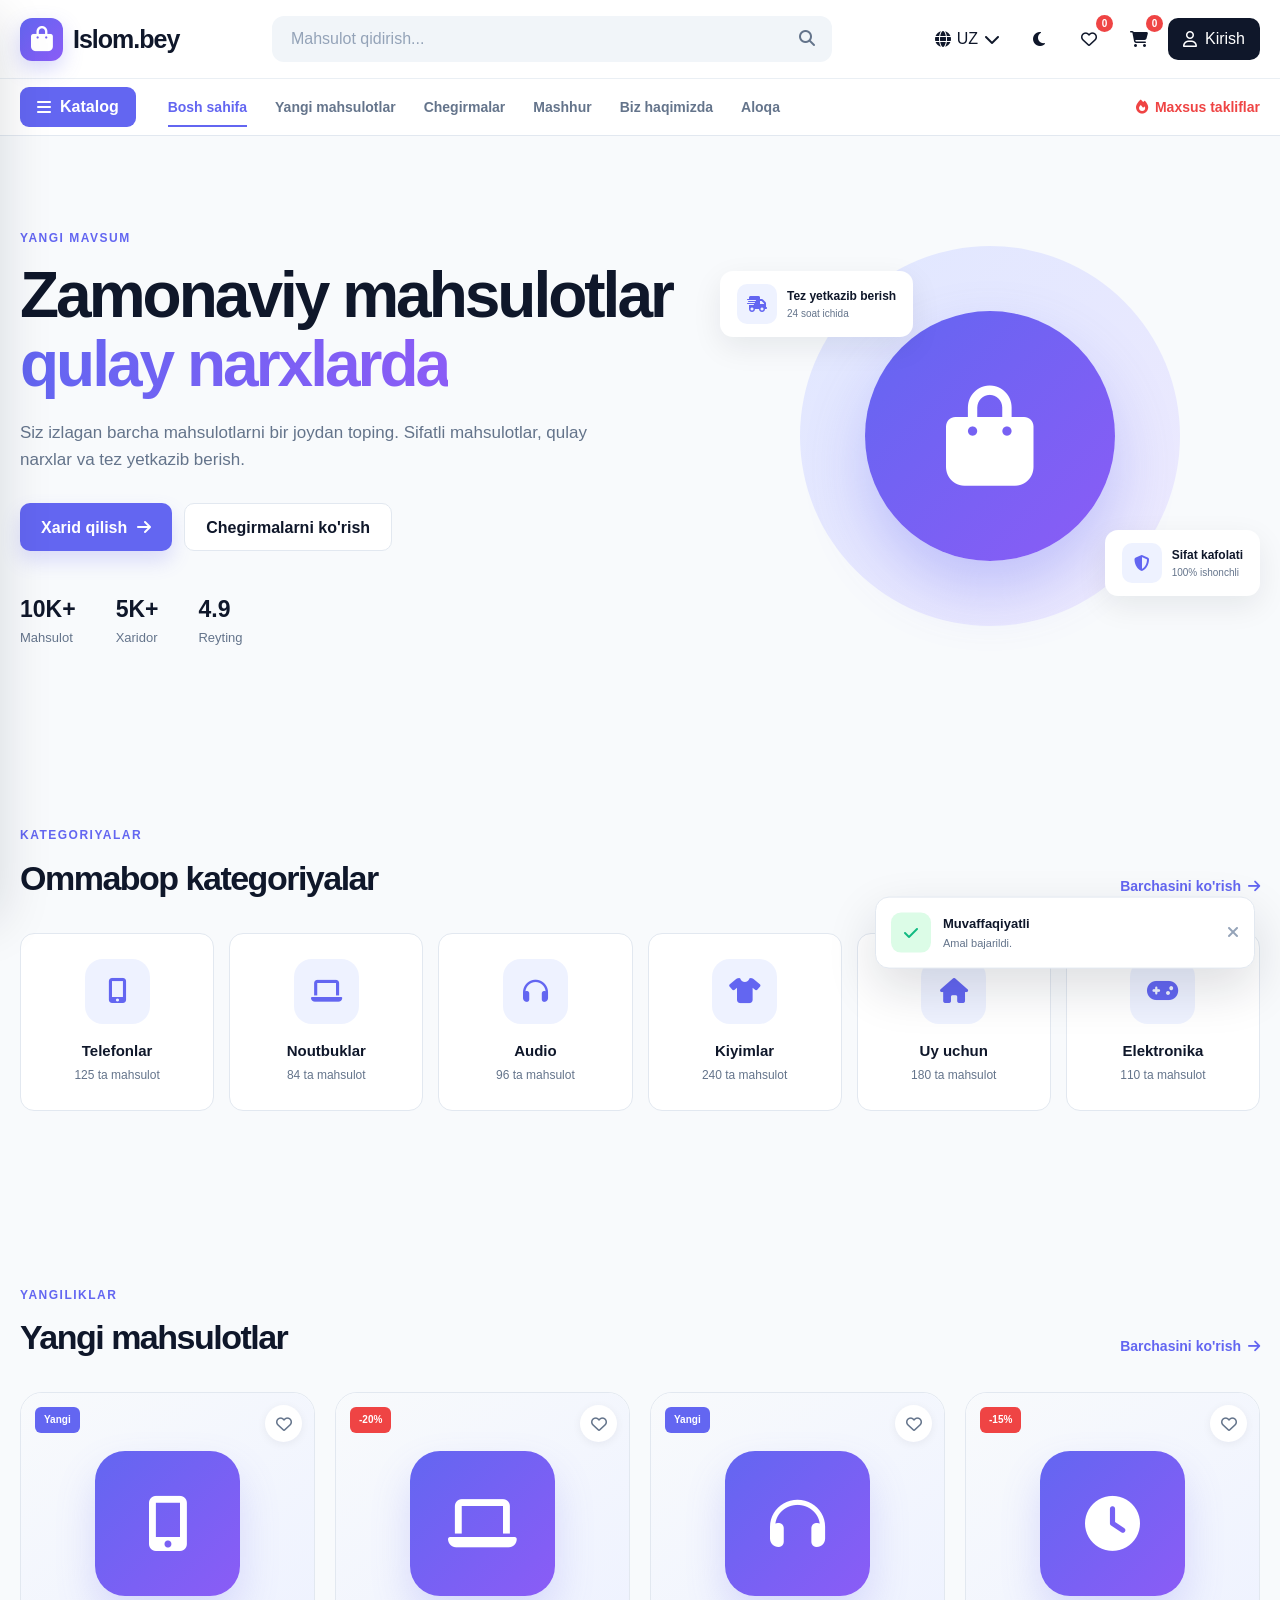
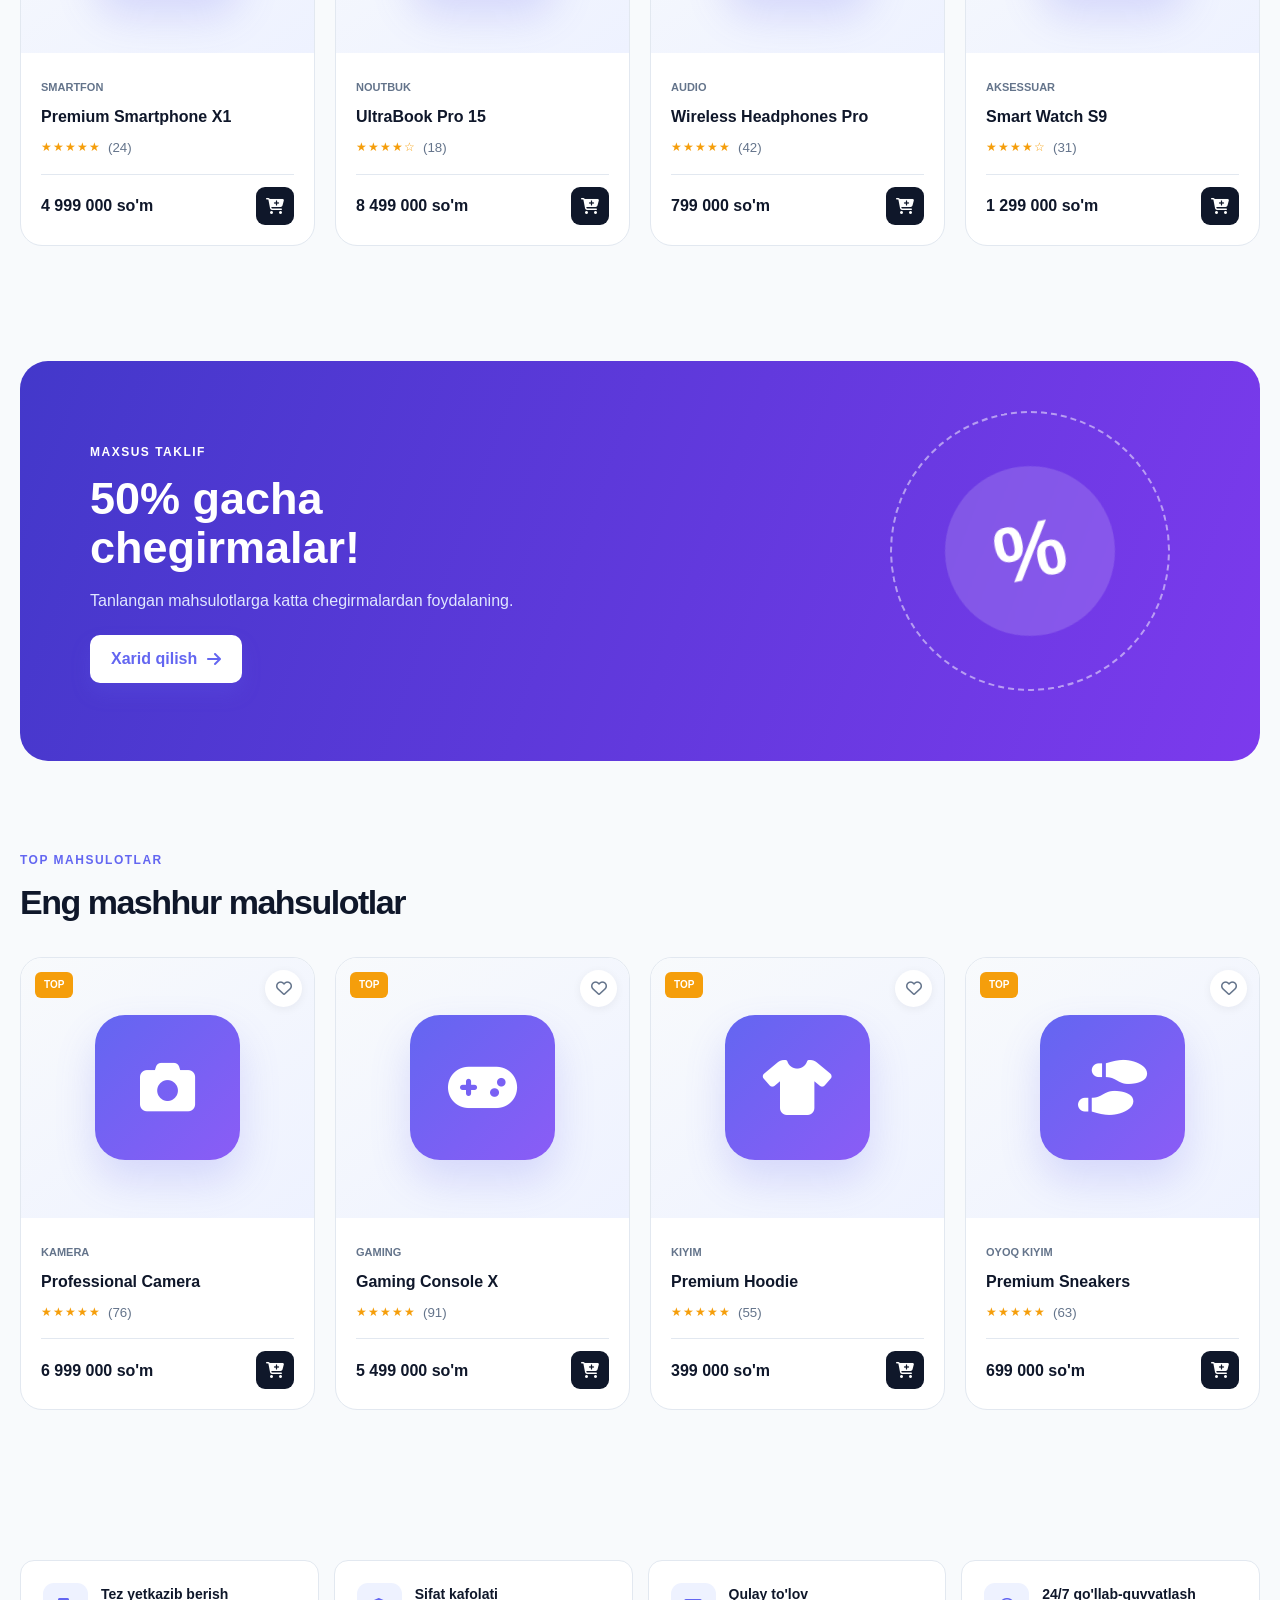
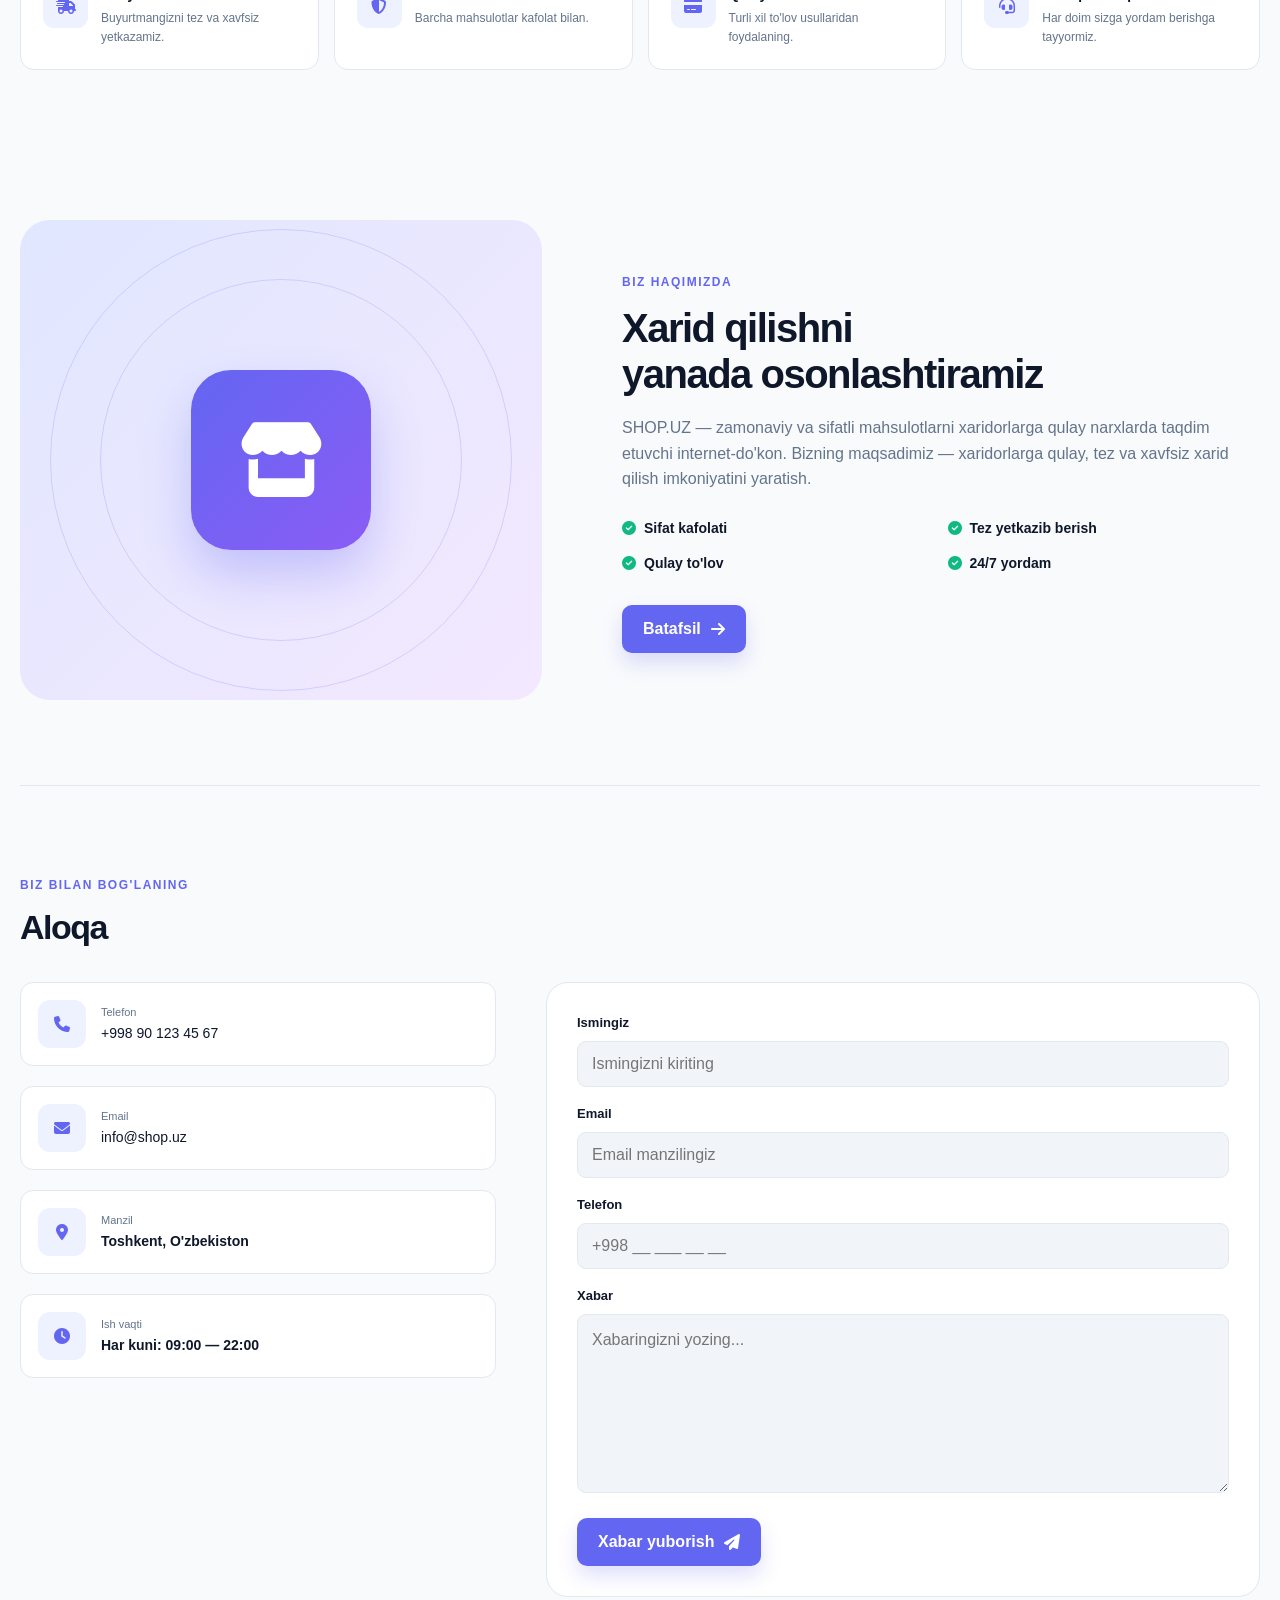
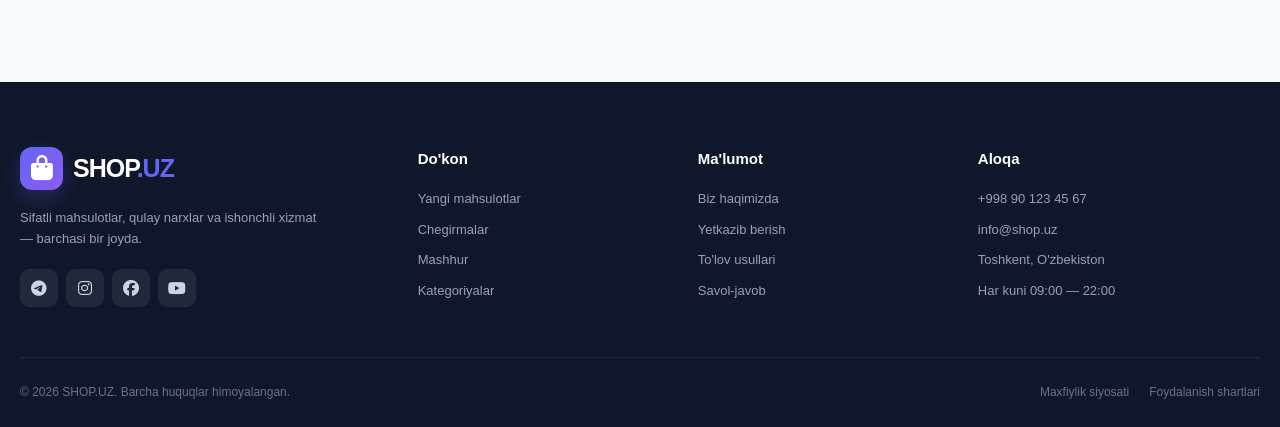
==== commit d420c120: "Update index.html" ====
--- a/index.html
+++ b/index.html
@@ -13,7 +13,7 @@
     <meta name="keywords"
           content="internet do'kon, mahsulotlar, shopping, shop">
 
-    <title>SHOP.UZ | Internet Do'kon</title>
+    <title>Islom | Internet Do'kon</title>
 
     <!-- CSS -->
     <link rel="stylesheet" href="unit2.css">
@@ -47,7 +47,7 @@
                 <i class="fa-solid fa-bag-shopping"></i>
 
                 <span>
-                    SHOP<span>.UZ</span>
+                    Islom.bey
                 </span>
 
             </a>
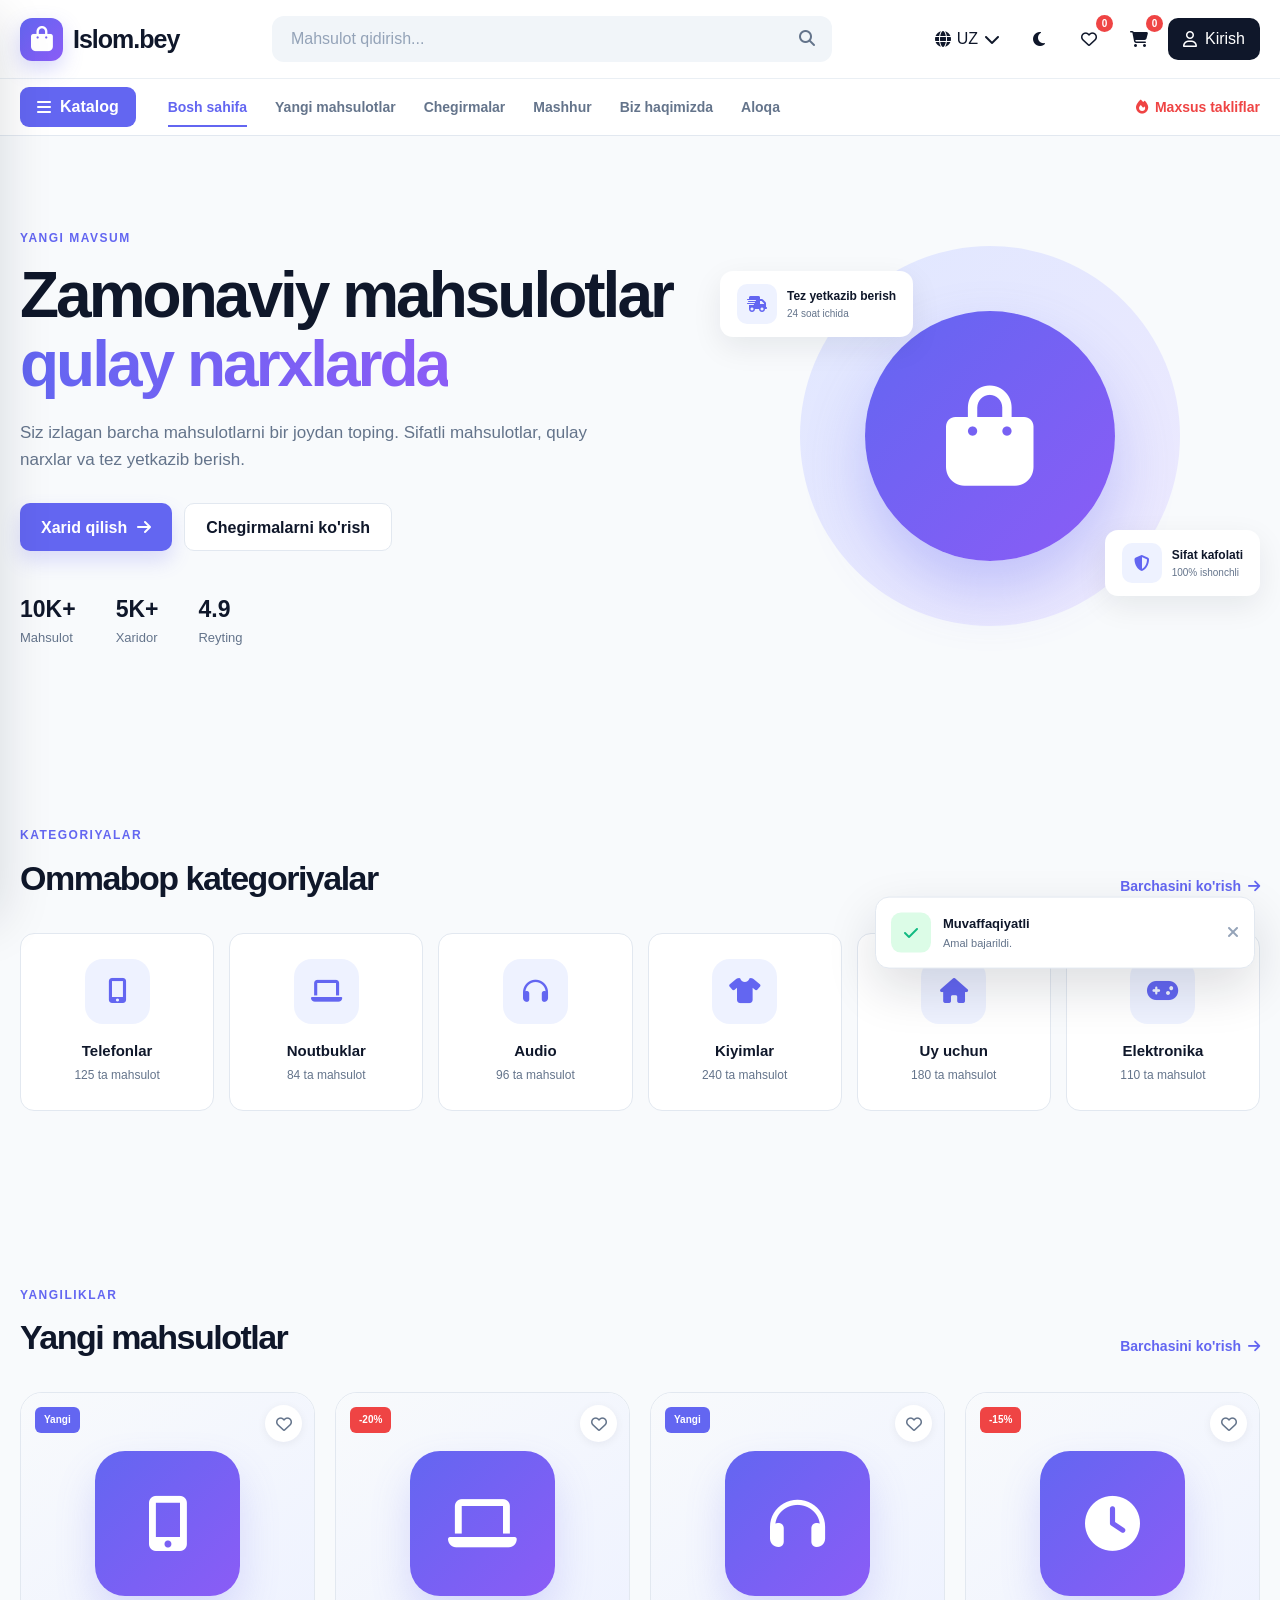
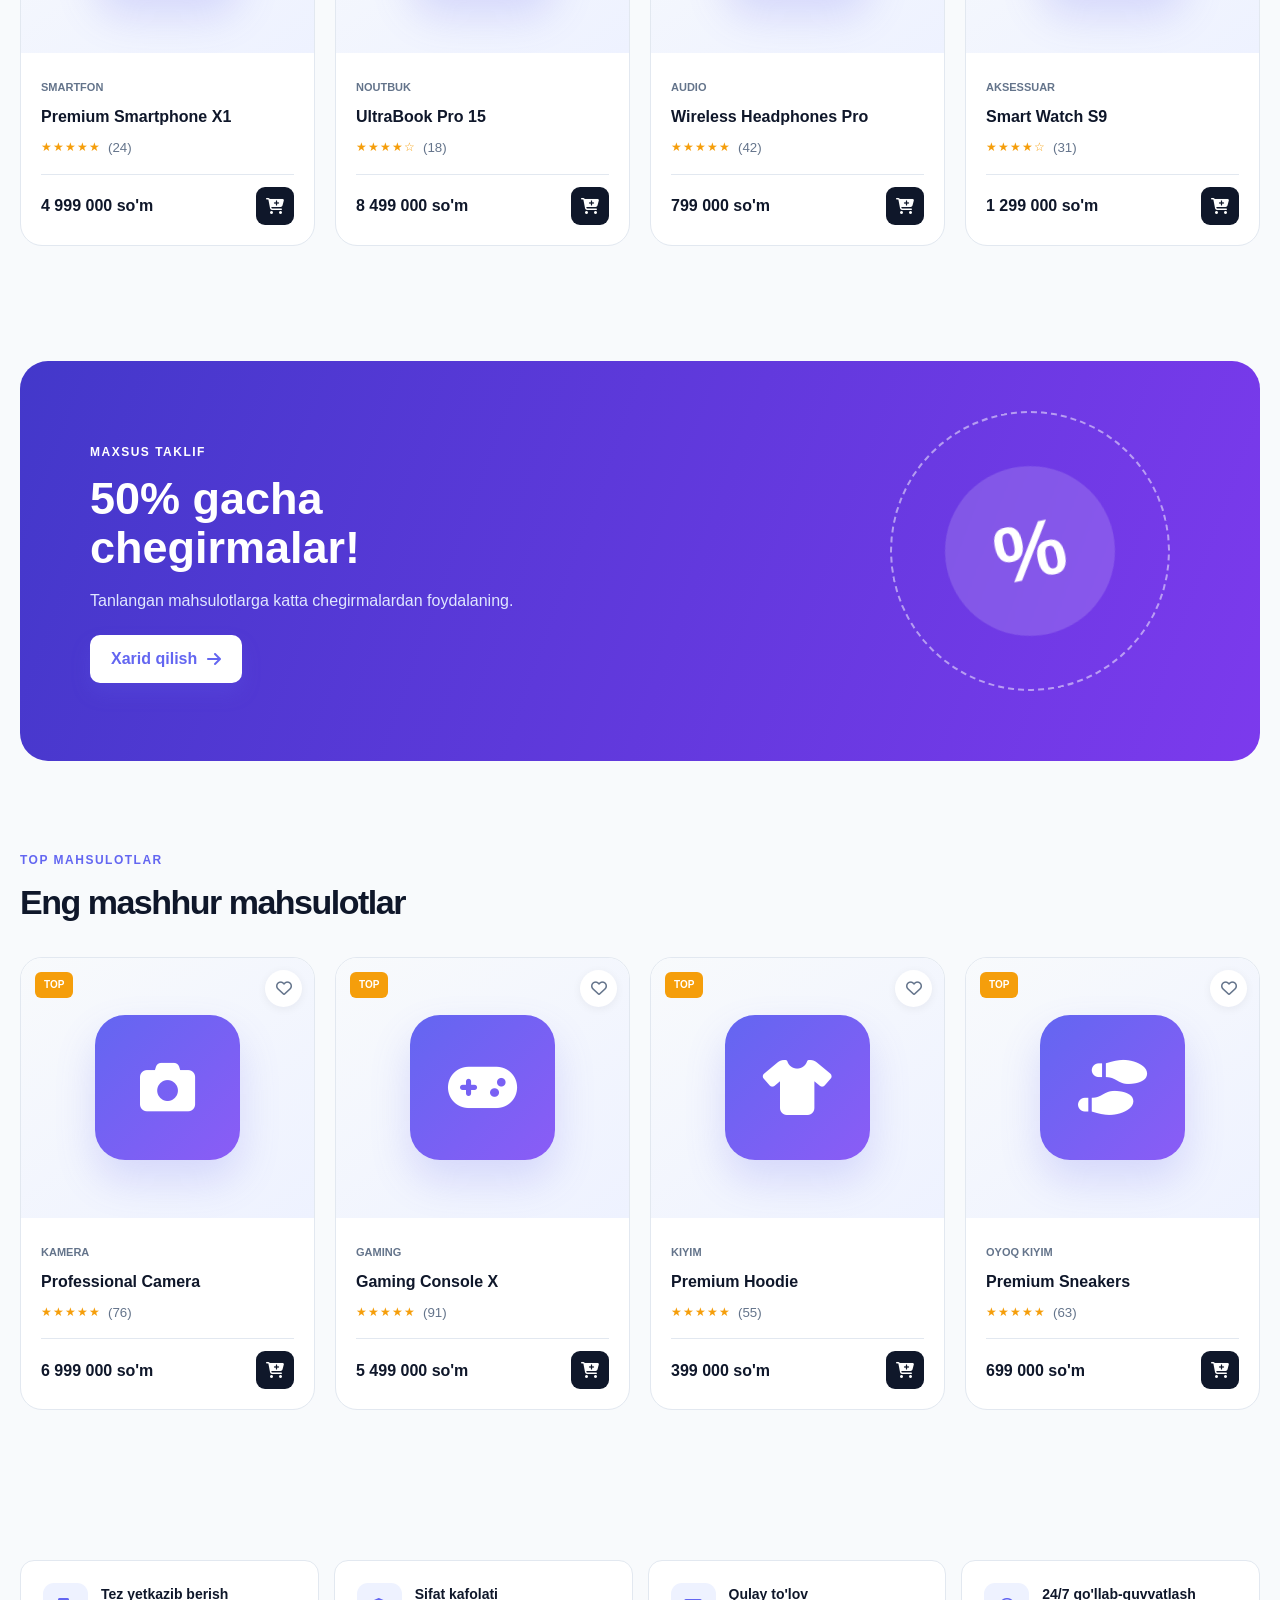
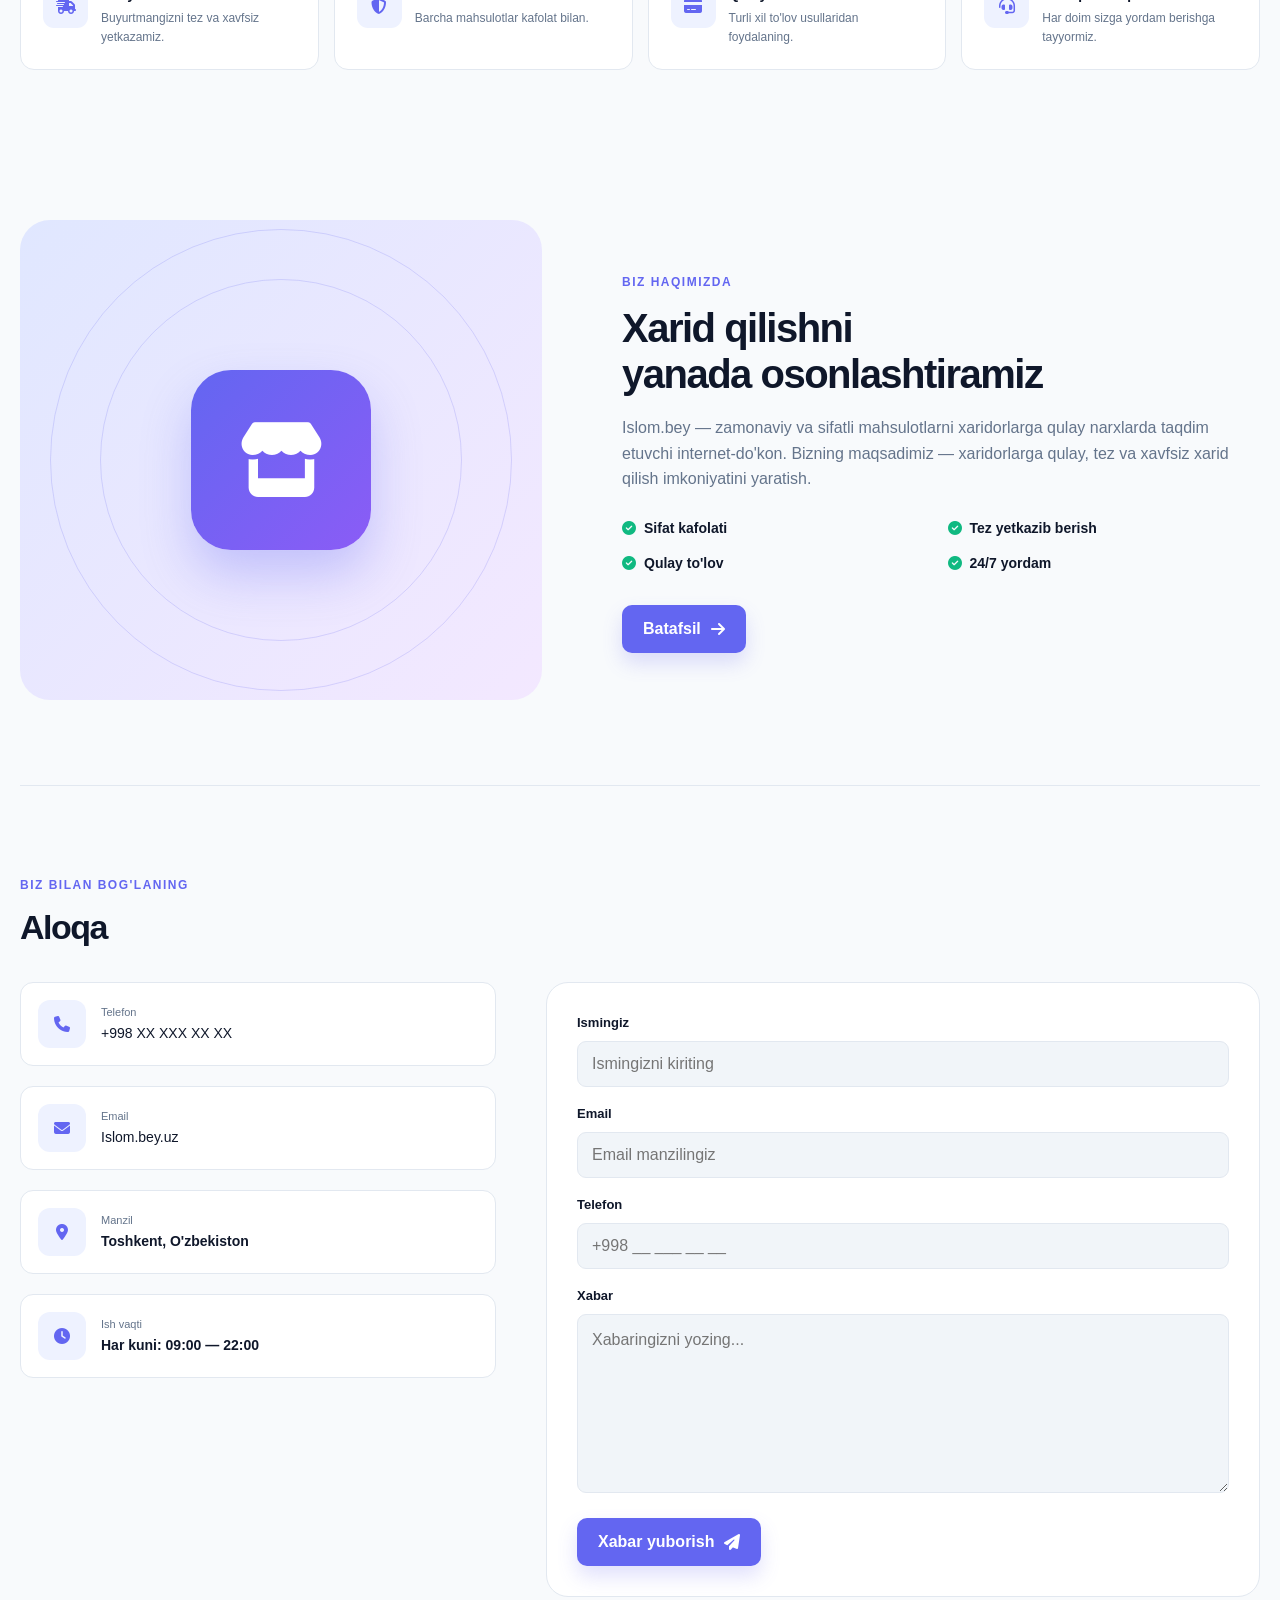
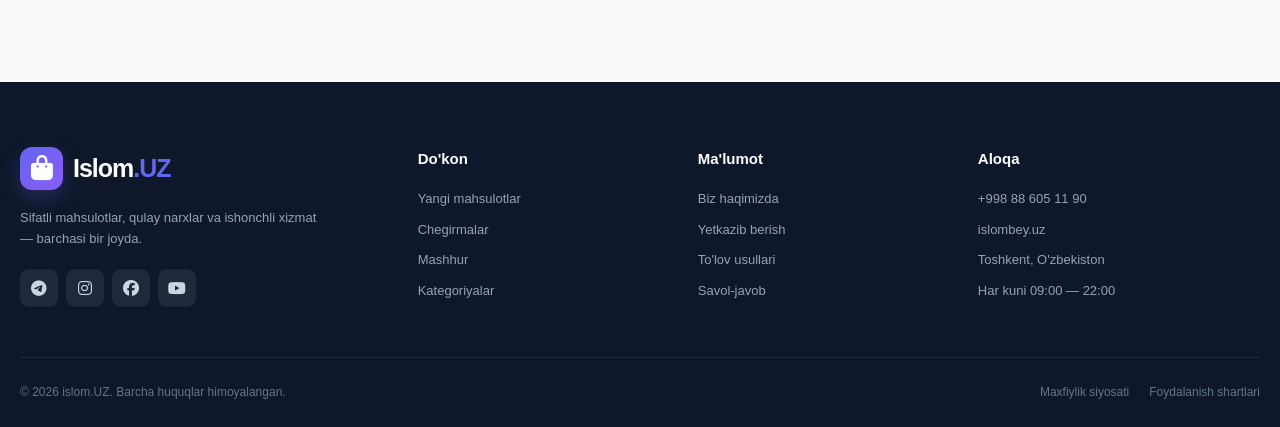
==== commit 37334fe2: "Update index.html" ====
--- a/index.html
+++ b/index.html
@@ -1699,7 +1699,7 @@
 
         <p>
 
-            SHOP.UZ — zamonaviy va sifatli
+            Islom.bey — zamonaviy va sifatli
             mahsulotlarni xaridorlarga qulay
             narxlarda taqdim etuvchi internet-do'kon.
 
@@ -1816,7 +1816,7 @@
                     </span>
 
                     <a href="tel:+998901234567">
-                        +998 90 123 45 67
+                        +998 XX XXX XX XX
                     </a>
 
                 </div>
@@ -1838,8 +1838,8 @@
                         Email
                     </span>
 
-                    <a href="mailto:info@shop.uz">
-                        info@shop.uz
+                    <a href="abdurazzoqov030406@gmail.com">
+                        Islom.bey.uz
                     </a>
 
                 </div>
@@ -2007,7 +2007,7 @@
                     <i class="fa-solid fa-bag-shopping"></i>
 
                     <span>
-                        SHOP<span>.UZ</span>
+                        Islom<span>.UZ</span>
                     </span>
 
                 </a>
@@ -2131,12 +2131,12 @@
                 Aloqa
             </h3>
 
-            <a href="tel:+998901234567">
-                +998 90 123 45 67
+            <a href="tel:+998">
+                +998 88 605 11 90
             </a>
 
             <a href="mailto:info@shop.uz">
-                info@shop.uz
+                islombey.uz
             </a>
 
             <p>
@@ -2158,7 +2158,7 @@
     <div class="footer-bottom">
 
         <p>
-            © 2026 SHOP.UZ.
+            © 2026 islom.UZ.
             Barcha huquqlar himoyalangan.
         </p>
 
